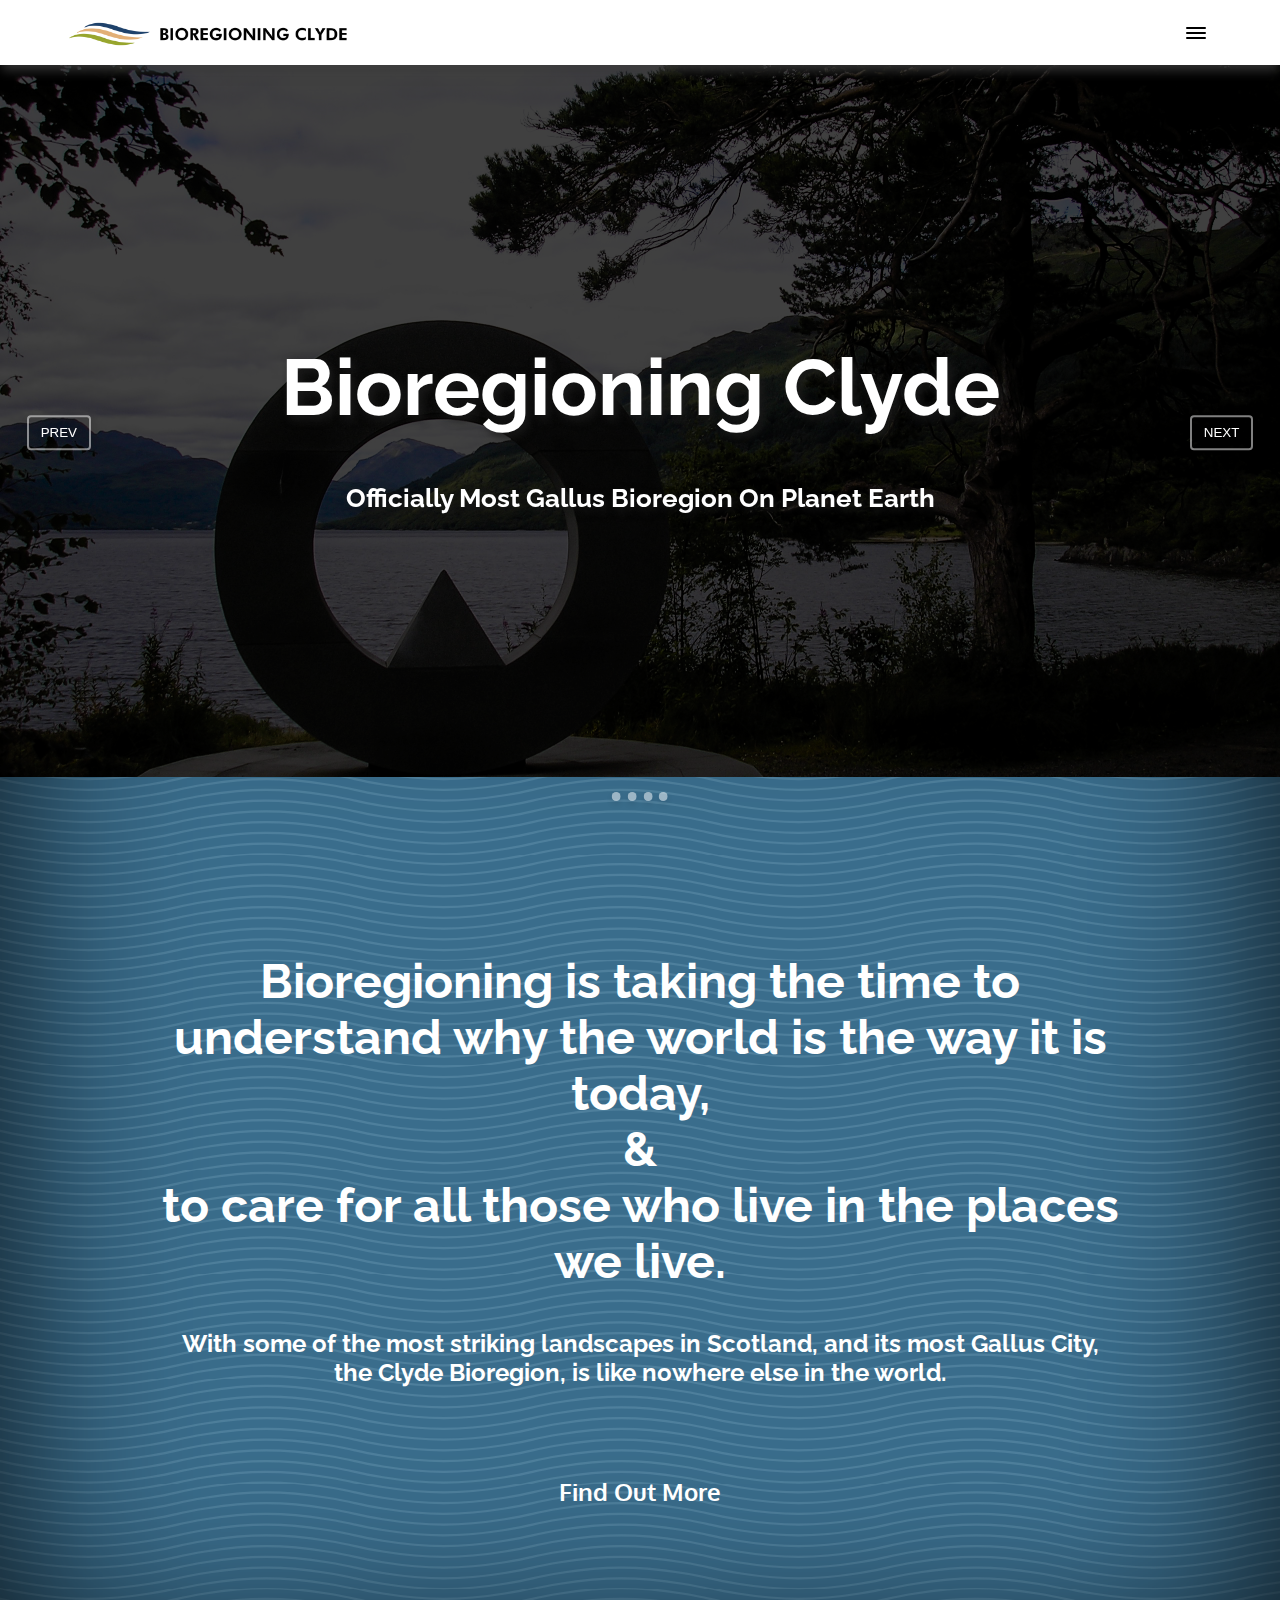
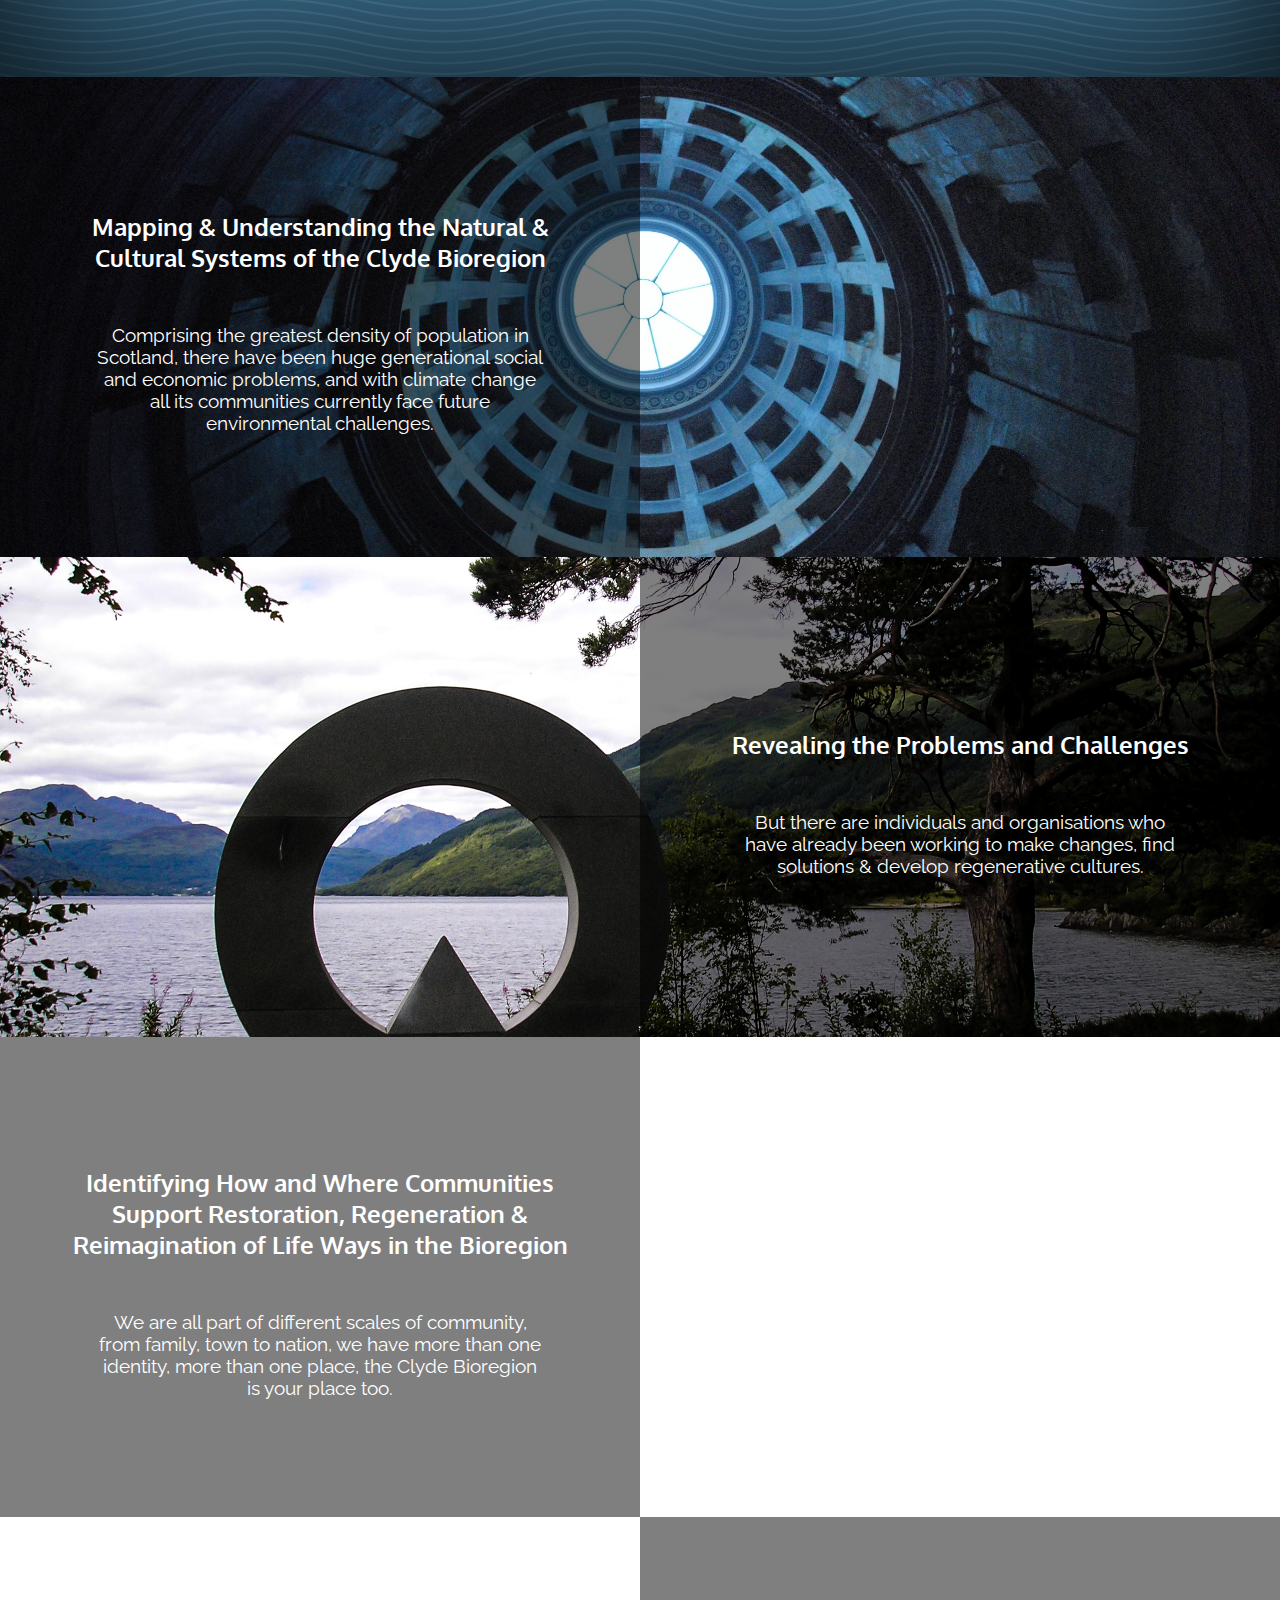
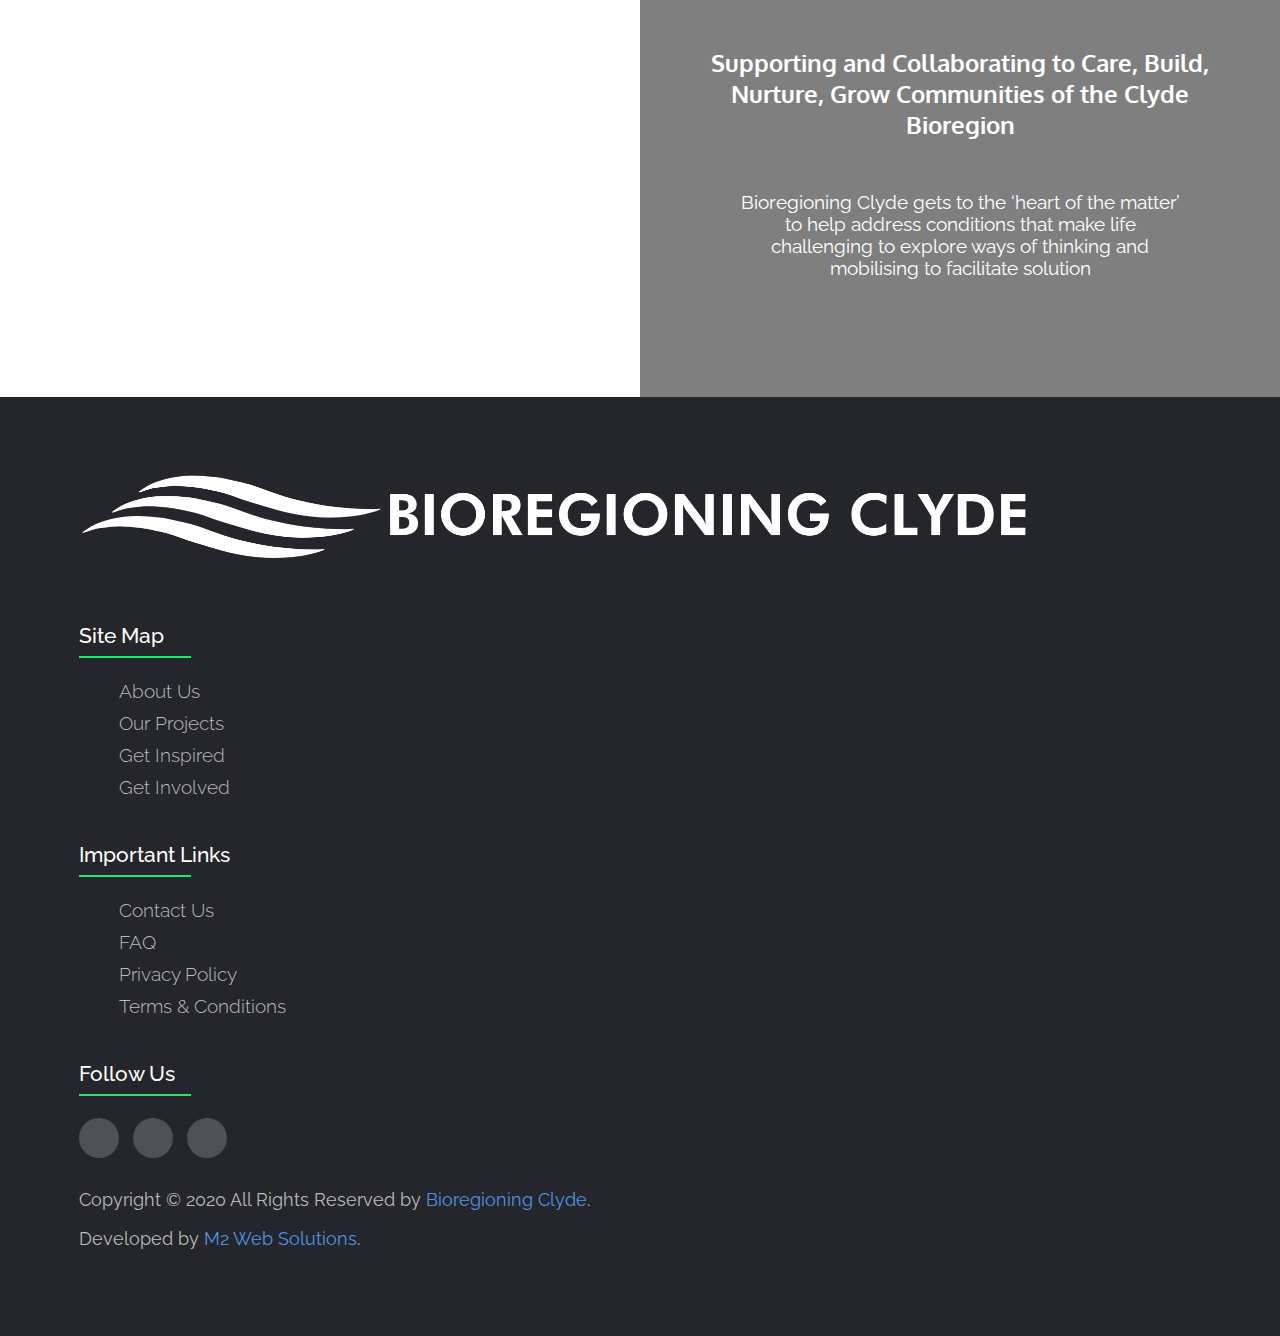
==== index.html @ 8d61a2a0 "Footer and NavBar Done" ====
<!DOCTYPE html>
<html lang="en">
  <head>
    <meta charset="UTF-8" />
    <meta name="viewport" content="width=device-width, initial-scale=1.0" />
    <title>Bioregioning Clyde</title>
    <link rel="icon" href="/imgs/Clyde Bio Logo - Black White Stroke.png" />
    <!-- FontAwesome Icons -->
    <link
      rel="stylesheet"
      href="https://use.fontawesome.com/releases/v5.3.1/css/all.css"
      integrity="sha384-mzrmE5qonljUremFsqc01SB46JvROS7bZs3IO2EmfFsd15uHvIt+Y8vEf7N7fWAU"
      crossorigin="anonymous"
    />
    <link rel="stylesheet" href="/css/style.css" />
    <link rel="stylesheet" href="/css/glide.core.min.css" />
    <link rel="stylesheet" href="/css/glide.theme.min.css" />
  </head>
  <body>
    <!-- NavBar -->

    <header class="main-header">
      <div class="logo">
        <a href="index.html">
          <img
            src="/imgs/Clyde Bio Logo Full Colour.png"
            alt="Bioregioning Clyde"
            onclick="document.location.href = '/index.html';"
          />
        </a>
      </div>

      <input type="checkbox" class="menu-btn" id="menu-btn" />
      <label for="menu-btn" class="menu-icon">
        <span class="menu-icon__line"></span>
      </label>

      <ul class="nav-links">
        <li class="nav-link homeLink">
          <p class="current_page" href="/index.html">Home</p>
        </li>
        <li class="nav-link">
          <a href="/about.html">About</a>
        </li>
        <li class="nav-link">
          <a href="/projects.html">Projects</a>
        </li>
        <li class="nav-link">
          <a href="/inspired.html">Get Inspired</a>
        </li>
        <li class="nav-link">
          <a href="/involved.html">Get Involved</a>
        </li>
        <!-- <li class="nav-link">
                <a href="/news.html">News & Events</a>
            </li> -->
        <li class="nav-link">
          <a href="/contact.html">Contact</a>
        </li>
      </ul>
    </header>
    <!-- Main Content -->
    <!-- CAROUSEL -->
    <div class="carousel">
      <div class="title">
        <h1>
          Bioregioning Clyde<br /><span
            >Officially Most Gallus Bioregion On Planet Earth</span
          >
        </h1>
      </div>
      <div class="glide">
        <div class="glide__track" data-glide-el="track">
          <ul class="glide__slides">
            <li class="glide__slide">
              <img src="/imgs/P7250193.JPG" alt="" />
            </li>
            <li class="glide__slide">
              <img src="/imgs/Clyde Tributary 1.jpg" alt="" />
            </li>
            <li class="glide__slide">
              <img src="/imgs/Clyde Estuary.JPG" alt="" />
            </li>
            <li class="glide__slide">
              <img src="/imgs/Mausoleum.JPG" alt="" />
            </li>
          </ul>
        </div>

        <div class="glide__arrows" id="arrows" data-glide-el="controls">
          <button class="glide__arrow glide__arrow--left" data-glide-dir="<">
            prev
          </button>
          <button class="glide__arrow glide__arrow--right" data-glide-dir=">">
            next
          </button>
        </div>

        <div class="glide__bullets" id="dots" data-glide-el="controls[nav]">
          <button class="glide__bullet" data-glide-dir="=0"></button>
          <button class="glide__bullet" data-glide-dir="=1"></button>
          <button class="glide__bullet" data-glide-dir="=2"></button>
          <button class="glide__bullet" data-glide-dir="=3"></button>
        </div>
      </div>
    </div>

    <!-- CAROUSEL ENDS -->

    <!-- QUOTE -->
    <div class="quote vignette">
      <h2>
        Bioregioning is taking the time to understand why the world is the way
        it is today,
        <br />&<br />
        to care for all those who live in the places we live.
      </h2>

      <h4>
        With some of the most striking landscapes in Scotland, and its most
        Gallus City, the Clyde Bioregion, is like nowhere else in the world.
      </h4>

      <br />
      <br />
      <br />

      <div class="btn">
        <a href="/about.html" class="underline"
          >Find Out More <i class="fas fa-arrow-right"></i
        ></a>
      </div>
    </div>
    <!-- QUOTE ENDS -->

    <!-- MAIN INFO -->
    <div class="main_info">
      <div class="container">
        <div class="container_first_half">
          <h4>
            Mapping & Understanding the Natural & Cultural Systems of the Clyde
            Bioregion
          </h4>
          <p>
            Comprising the greatest density of population in Scotland, there
            have been huge generational social and economic problems, and with
            climate change all its communities currently face future
            environmental challenges.
          </p>
        </div>
        <div class="container_second_half"></div>
      </div>

      <div class="container">
        <div class="container_second_half"></div>

        <div class="container_first_half">
          <h4>Revealing the Problems and Challenges</h4>
          <p>
            But there are individuals and organisations who have already been
            working to make changes, find solutions & develop regenerative
            cultures.
          </p>
        </div>
      </div>

      <div class="container">
        <div class="container_first_half">
          <h4>
            Identifying How and Where Communities Support Restoration,
            Regeneration & Reimagination of Life Ways in the Bioregion
          </h4>
          <p>
            We are all part of different scales of community, from family, town
            to nation, we have more than one identity, more than one place, the
            Clyde Bioregion is your place too.
          </p>
        </div>
        <div class="container_second_half"></div>
      </div>

      <div class="container">
        <div class="container_second_half"></div>

        <div class="container_first_half">
          <h4>
            Supporting and Collaborating to Care, Build, Nurture, Grow
            Communities of the Clyde Bioregion
          </h4>
          <p>
            Bioregioning Clyde gets to the ‘heart of the matter’ to help address
            conditions that make life challenging to explore ways of thinking
            and mobilising to facilitate solution
          </p>
        </div>
      </div>
    </div>
    <!-- MAIN INFO ENDS -->

    <!-- Site footer -->
    <footer class="footer">
      <div class="footer-container">
          <div class="row">
              <div class="footer-col bio-col">
                  <img src="/imgs/Clyde Bio Logo Full White.png" alt="Bioregioning Clyde"
            onclick="document.location.href = '/index.html';" />
              </div>

              <div class="footer-col">
                  <h4>Site Map</h4>
                  <ul>
                      <li><a href="/about.html">about us</a></li>
                      <li><a href="/projects.html">our projects</a></li>
                      <li><a href="/inspired.html">get inspired</a></li>
                      <li><a href="/involved.html">get involved</a></li>
                  </ul>
              </div>
              <div class="footer-col">
                  <h4>Important Links</h4>
                  <ul>
                      <li><a href="/contact.html">Contact Us</a></li>
                      <li><a href="#">FAQ</a></li>
                      <li><a href="#">Privacy Policy</a></li>
                      <li><a href="#">Terms & Conditions</a></li>
                  </ul>
              </div>
              
              <div class="footer-col">
                  <h4>follow us</h4>
                  <div class="social-links">
                      <a href="#"><i class="fab fa-facebook-f"></i></a>
                      <a href="https://twitter.com/clydebioregion/"><i class="fab fa-twitter"></i></a>
                      <a href="https://www.instagram.com/clydebioregion/"><i class="fab fa-instagram"></i></a>
                  </div>
                  <div class="notice">
                      <p>Copyright &copy; 2020 All Rights Reserved by 
                          <a href="#">Bioregioning Clyde</a>.
                      </p>
                      <p>Developed by 
                          <a href="#">M2 Web Solutions</a>.
                      </p>

                  </div>
              </div>
          </div>
      </div>
 </footer>

    <!-- SCRIPTS -->

    <script src="/js/app.js"></script>
    <script src="/js/disableUI.js"></script>
    <script src="https://cdn.jsdelivr.net/npm/@glidejs/glide"></script>

    <script>
      new Glide(".glide", {
        // OPTIONS GO HERE
        type: "carousel",
        autoplay: 5000,
        gap: 0,
      }).mount();
    </script>
  </body>
</html>
---- css/style.css ----
/* #############################################
#############################################

        DEFINNING THE BREAKPOINTS

#############################################

320px — 480px: MOBILES
481px — 768px: TABLETS
769px — 1024px: SMALL SCREENS / LAPTOPS
1025px — 1200px: LARGE SCREENS / DESKTOP 
1201px and more —  XL SCREENS / TV


############################################# */

/* Font Imports */
@import url('https://fonts.googleapis.com/css2?family=Oxygen:wght@300&display=swap');
@import url('https://fonts.googleapis.com/css2?family=Raleway&display=swap');
  
/* BASIC RESET */
* {
    box-sizing: border-box;
  }
  
  body {
    margin: 0;
    padding: 0;
    font-family: "Raleway", sans-serif;
    width: 100%;
    overflow-x: hidden;
  }

  /* DYNAMIC CLASSES */

  /* This adds and removes the buttons and bullets for 
  the carousel on nav open */
.visible{
  display: none !important;
}

/* This adds and removes depending on screen size, shown on mobile menu */
@media screen and (min-width: 1450px) {
  .homeLink {
    display: none;
  }
}

.current_page {
  color: rgb(130, 197, 53);
  font-size: 0.76rem;
  margin: 0.2rem;
  padding: 0 1.5rem;
  font-weight: bold;
  text-transform: uppercase;
  text-decoration: none;
  letter-spacing: 0.15em;
  position: relative;
}

@media (max-width: 1024px) {
  .current_page {
    padding: 2rem 1.5rem;
  }
}

@media (max-width: 1450px) {
  .current_page {
    font-size: .94rem;
  }
}

/* .nav-links .nav-link a:hover:after { 
  background: yellow !important;
  left: 25%;
  width: 50%;
} */
/* This displays what pages you are on via the nav */




  /* CONTAINTERS */


  /* FLEX CONTAINER */

.container {
  display: flex;
  flex-direction: row;
  justify-content: center;
  text-align: center;
  align-items: center;
  margin: auto;
}

@media (max-width: 1024px) {
  .container {
    flex-direction: column;
  }
}

/* GRID */


/*============== 3 COLUMN GRID ================*/
.grid3{
  display: grid;
  grid-template-columns: repeat(3, 1fr);
  padding: 0 20px;
  column-gap: 20px;
  text-align: center;
}

@media (max-width: 1000px) {
  .grid3 {
    grid-template-columns: 1fr;
    row-gap: 20px;
  }
}
/* =========================================== */

/* Nav Bar */
.main-header {
    position: fixed;
    display: flex;
    justify-content: space-between;
    align-items: center;
    height: 65px;
    width: 100vw;
    padding: 0 10vw;
    color: #000;
    background: #fff;
    z-index: 2;
    -webkit-box-shadow: 0 8px 10px -2px rgba(59, 59, 59, 0.8);
    -moz-box-shadow: 0 8px 10px -2px rgba(59, 59, 59, 0.8);
    box-shadow: 0 8px 10px -2px rgba(59, 59, 59, 0.8);
  }
  

  .main-header a {
    text-decoration: none;
    color: inherit;
    text-transform: uppercase;
  }

  .main-header .logo img {
    max-width: 18rem;
    margin-top: .4rem;
  }
  
  .main-header .menu-icon {
    position: relative;
    padding: 26px 10px;
    cursor: pointer;
    z-index: 2;
    display: none;
  }
  
  .main-header .menu-icon .menu-icon__line {
    display: block;
    position: relative;
    background: #000;
    height: 2px;
    width: 20px;
    border-radius: 4px;
  }
  
  .main-header .menu-icon .menu-icon__line::before,
  .main-header .menu-icon .menu-icon__line::after {
    content: '';
    position: absolute;
    height: 100%;
    width: 100%;
    border-radius: 4px;
    background: #000;
    transition: background .8s ease;
  }
  
  .main-header .menu-icon .menu-icon__line::before {
    transform: translateY(-5px);
  }
  
  .main-header .menu-icon .menu-icon__line::after {
    transform: translateY(5px);
  }
  
  .main-header .menu-btn {
    display: none;
  }
  
  .main-header .scrolled {
    height: 700px;
    background-color: #7629f2;
  }
  
  .nav-links {
    display: flex;
    list-style: none;
  }
  
  .nav-links .nav-link a {
    font-size: .9rem;
    margin: .2rem;
    padding: .75rem 1.5rem;
    color: #000;
    font-weight: bold;
    text-transform: uppercase;
    text-decoration: none;
    letter-spacing: 0.15em;
    position: relative;
  }

  /* NAV LINKS REPOSITIONING ON SMALLER SCREENS */

  @media only screen and (max-width: 1600px) and (min-width: 1451px) {
    .nav-links .nav-link a {
      font-size: .75rem;
    }

    .main-header .logo img {
      max-width: 15rem;
      margin-top: .4rem;
    }
  }
  
  .nav-links .nav-link a:after {    
    background: none repeat scroll 0 0 transparent;
    bottom: 0;
    content: "";
    display: block;
    height: 2px;
    left: 50%;
    position: absolute;
    background:rgb(130, 197, 53);
    transition: width 0.3s ease 0s, left 0.3s ease 0s;
    width: 0;
  }
  
  .nav-links .nav-link a:hover:after { 
    width: 100%; 
    left: 0; 
    background: rgb(130, 197, 53);
  }
  
  @media screen and (max-width: 1450px) {

  .main-header {
    padding: 0 5vw;
  }

    .main-header .menu-icon {
      display: block;
      color: #fff;
    }
  
    .main-header .menu-icon .menu-icon__line {
      animation: closedMid 0.8s backwards;
      animation-direction: reverse;
      color: #fff;
    }
  
    .main-header .menu-icon .menu-icon__line::before {
      animation: closedTop 0.8s backwards;
      animation-direction: reverse;
      color: #fff;
    }
  
    .main-header .menu-icon .menu-icon__line::after {
      animation: closedBtm 0.8s backwards;
      animation-direction: reverse;;
    }
/* ===== CONTROLS NAVBAR UNDERLINES =========*/
    .nav-links .nav-link a:hover:after { 
      background: rgb(130, 197, 53);
      left: 25%;
      width: 50%;
    }
    .nav-links .nav-link a:after {    
    background: rgb(130, 197, 53);
     }
/* ======================================== */
    .main-header .nav-links {
      position: absolute;
      top: -2rem;
      left: 0;
      opacity: 0;
      flex-direction: column;
      justify-content: space-evenly;
      align-items: center;
      padding: 10rem 0;
      width: 100vw;
      height: 100vh;
      font-size: 2rem;
      color: #fff;
      background: #ebebeb;
      transition:
        opacity .8s,
        clip-path .7s;
      clip-path: circle(200px at top right);
    }
  
    .main-header .nav-links .nav-link {
      opacity: 0;
      transform: translateX(100%);
      width: 100%;
      text-align: center;
    }
  
    .main-header .nav-links .nav-link a {
      display: block;
      padding: 2rem 0;
      color: #272727;
    }

    .main_header .menu-btn:checked ~ .glide__arrows {
      display: none;
    }
  
    .main-header .menu-btn:checked ~ .nav-links {
      opacity: 1;
      clip-path: circle(100% at center);
    }
  
    .main-header .menu-btn:checked ~ .nav-links .nav-link {
      opacity: 1;
      transform: translateX(0);
      transition:
        opacity ease-in-out,
        transform .6s cubic-bezier(0.175, 0.885, 0.32, 1.275);
    }
  
    .main-header .menu-btn:checked ~ .nav-links .nav-link:nth-of-type(1) {
      transition-delay: .4s;
    }
  
    .main-header .menu-btn:checked ~ .nav-links .nav-link:nth-of-type(2) {
      transition-delay: .5s;
    }
  
    .main-header .menu-btn:checked ~ .nav-links .nav-link:nth-of-type(3) {
      transition-delay: .6s;
    }
  
    .main-header .menu-btn:checked ~ .nav-links .nav-link:nth-of-type(4) {
      transition-delay: .7s;
    }

    .main-header .menu-btn:checked ~ .nav-links .nav-link:nth-of-type(5) {
      transition-delay: .8s;
    }

    .main-header .menu-btn:checked ~ .nav-links .nav-link:nth-of-type(6) {
      transition-delay: .9s;
    }
  
    .main-header .menu-btn:checked ~ .menu-icon .menu-icon__line {
      animation: openMid 0.8s forwards;
    }
  
    .main-header .menu-btn:checked ~ .menu-icon .menu-icon__line::before {
      animation: openTop 0.8s forwards;
    }
  
    .main-header .menu-btn:checked ~ .menu-icon .menu-icon__line::after {
      animation: openBtm 0.8s forwards;
    }
  
    @keyframes openTop {
      0% {
        transform: translateY(-5px)
        rotate(0deg);
      }
      50% {
        transform: translateY(0px)
        rotate(0deg);
      }
      100% {
        transform: translateY(0px)
        rotate(90deg);
      }
    }
  
    @keyframes openMid {
      50% {
        transform: rotate(0deg);
      }
      100% {
        transform: rotate(45deg);
      }
    }
  
    @keyframes openBtm {
      0% {
        transform: translateY(5px)
        rotate(0deg);
      }
      50% {
        transform: translateY(0px)
        rotate(0deg);
      }
      100% {
        transform: translateY(0px)
        rotate(90deg);
      }
    }
  
    @keyframes closedTop {
      0% {
        transform: translateY(-5px)
        rotate(0deg);
      }
      50% {
        transform: translateY(0px)
        rotate(0deg);
      }
      100% {
        transform: translateY(0px)
        rotate(90deg);
      }
    }
  
    @keyframes closedMid {
      50% {
        transform: rotate(0deg);
      }
      100% {
        transform: rotate(45deg);
      }
    }
  
    @keyframes closedBtm {
      0% {
        transform: translateY(5px)
        rotate(0deg);
      }
      50% {
        transform: translateY(0px)
        rotate(0deg);
      }
      100% {
        transform: translateY(0px)
        rotate(90deg);
      }
    }
  }

  /* MAIN CONTENT */

  .carousel{
    padding-top: 2rem;
    text-align: center;
    max-height: 100vh;
    margin-bottom: -15rem;
    display: flex;
    flex-direction: column;
    justify-content: center;
  }

  .carousel .glide__slide{
    overflow: hidden;
    background-size: cover;
    background-position: center;
    }

  @media(max-height: 480px){
    .carousel .glide__slide{
      height: 100%;
    }
  }

  .carousel img{
    width: 100%;
    object-fit: cover;
    height: 85vh; 
    position: relative;
    filter: brightness(25%);
    margin-bottom: -2.5rem;
  }

  @media screen and (max-width: 1024px) {
    .carousel img{
      width: 100%;
      object-fit: cover;
      height: 100vh; 
      position: relative;
      filter: brightness(75%);
      margin-bottom: -2.5rem;
    }
  }
  
  .carousel .title{
    display: flex;
    flex-direction: column;
    justify-content: center;
    width: 100%;
    position: absolute;
    margin: auto;
    color: white;
    padding: 1rem;
    z-index: 1;
  }



  .carousel .title h1 {
    text-align: center;
    font-size: calc(3vw + 3vh + 1.5vmin);
    text-shadow: 4px 4px 10px #1a1a1a;
  }

  .carousel .title h1 span {
    text-align: center;
    font-size: calc(1vw + 1vh + .5vmin);
  }
  
  @media(max-width: 1020px){
    .glide__arrows{
      display: none;
    }
    /* .title h1 {
      font-size: 3rem;
    }
  
    .title h3 {
      font-size: 1rem;
    } */
  }

  /* QUOTE */

  .vignette {
    box-shadow: 0 0 200px rgba(0,0,0,0.9) inset;
  }

  .quote{
    text-align: center;
    padding: 20rem 10rem 10rem;
    background-color: #3a6d8c;
    background-color: #3a6d8c;
    background-image: url("data:image/svg+xml,%3Csvg xmlns='http://www.w3.org/2000/svg' width='355' height='42.6' viewBox='0 0 1000 120'%3E%3Cg fill='none' stroke='%23b3e0f2' stroke-width='5.9' stroke-opacity='0.16'%3E%3Cpath d='M-500 75c0 0 125-30 250-30S0 75 0 75s125 30 250 30s250-30 250-30s125-30 250-30s250 30 250 30s125 30 250 30s250-30 250-30'/%3E%3Cpath d='M-500 45c0 0 125-30 250-30S0 45 0 45s125 30 250 30s250-30 250-30s125-30 250-30s250 30 250 30s125 30 250 30s250-30 250-30'/%3E%3Cpath d='M-500 105c0 0 125-30 250-30S0 105 0 105s125 30 250 30s250-30 250-30s125-30 250-30s250 30 250 30s125 30 250 30s250-30 250-30'/%3E%3Cpath d='M-500 15c0 0 125-30 250-30S0 15 0 15s125 30 250 30s250-30 250-30s125-30 250-30s250 30 250 30s125 30 250 30s250-30 250-30'/%3E%3Cpath d='M-500-15c0 0 125-30 250-30S0-15 0-15s125 30 250 30s250-30 250-30s125-30 250-30s250 30 250 30s125 30 250 30s250-30 250-30'/%3E%3Cpath d='M-500 135c0 0 125-30 250-30S0 135 0 135s125 30 250 30s250-30 250-30s125-30 250-30s250 30 250 30s125 30 250 30s250-30 250-30'/%3E%3C/g%3E%3C/svg%3E");
    color: white;
  }

  .quote h2 {
    font-size: 3rem;
  }

  .quote h4 {
    font-size: 1.5rem;
  }

  @media(max-width: 1024px){
    .quote{
      padding: 25rem 1rem 10rem;
    }
    .main-header .logo img {
      max-width: 50vw;
      margin-top: .4rem;
    }

    .quote h2 {
      font-size: 2rem;
    }
  
    .quote h4 {
      font-size: 1.2rem;
    }
  }
  @media(max-width: 480px){
    .quote{
      padding: 20rem 1rem 5rem;
    }
  }
  /* Main Info */
  .main_info{
    color: white;
  }
.main_info .container{
  height: 30rem;
  overflow: hidden;
  background-size: cover;
  background-position: center;
}
  .container:nth-of-type(1){
    background-image: url(/imgs/Mausoleum.JPG) ;
  }

  .container:nth-of-type(2){
    background-image: url(/imgs/P7250193.JPG) ;
  }

  .container:nth-of-type(3){
    background-image: url(/imgs/IMG_20171229_121507-01.jpg) ;
  }

  .container:nth-of-type(4){
    background-image: url(/imgs/20151207_132319.jpg) ;
  }

  
  .container h4 {
    font-family: 'Oxygen', sans-serif;
    font-size: 1.5rem;
    padding-left:2.5rem;
    padding-right: 2.5rem;
  }

  .container p {
    font-size: 1.2rem;
    padding-left:5rem;
    padding-right: 5rem;
  }

  @media(max-width:420px){
    .container h4 {
      font-family: 'Oxygen', sans-serif;
      font-size: 1.5rem;
      padding-left:0;
      padding-right: 0;
    }
  
    .container p {
      font-size: 1.2rem;
      padding-left:0;
      padding-right: 0;
    }
  }

  .container_first_half{
    display: flex;
    flex-direction: column;
    height: 100%;
    margin: auto;
    width: 50%;
    justify-content: center;
    background-color:rgba(0, 0, 0, 0.5);
    padding: 1rem;
  }

  .container_second_half{
    margin: auto;
    width: 50%;
  }

  @media(max-width:1024px){
    .container:nth-of-type(1){
      flex-direction: column-reverse;
    }

    .container:nth-of-type(3){
      flex-direction: column-reverse;
    }
    .container_first_half{
      height: 100%;
      width: 100%;
      margin: 0;
    }

    .container_second_half{
      margin: auto;
      width: 100%;
    }
  }

  @media screen and (max-width:1024px) and (min-screen:768px) {
    .main-header .logo img {
      max-width: 50vw;
      margin-top: .4rem;
    }
  }

  /* Find Out More Button */
  .btn {
    display: inline-block;
  }

  .btn a {
    text-decoration: none;
    font-family: 'Oxygen';
    color: rgb(255, 255, 255);
    font-size: 1.5rem;
    font-weight: bold;
  }

  .btn a i {
    color: #fff;
  }

  .underline::after {
    content: '';
    display: block;
    width: 0;
    height: 2px;
    background: #fff;
    margin-top: .5rem;
    transition: width .3s;
  }

  .underline:hover::after {
    width: 100%;
    transition: width .3s;
  }

  /* Footer */

.footer-container{
	max-width: 90vw;
  margin:auto;
}
.row{
	display: flex;
	flex-wrap: wrap;
}
ul{
	list-style: none;
}
.footer{
	background-color: #24262b;
    padding: 70px 0;
}
.footer-col{
   width: 25%;
   padding: 0 15px;
}

.footer-col img {
  padding-top: 1.5rem;
  max-width: 15vw;
}

.footer-col .bio {
  color: #bbbbbb;
  padding-right: 6rem;
  font-size: 1.1rem;
}

.notice {
  color: #bbbbbb;
  font-size: 1.1rem;
}

.notice a {
  text-decoration: none;
  color: #5094e2;
}

.footer-col h4{
	font-size: 1.3rem;
	color: #ffffff;
	text-transform: capitalize;
	margin-bottom: 2rem;
	font-weight: 500;
	position: relative;
}
.footer-col h4::before{
	content: '';
	position: absolute;
	left:0;
	bottom: -10px;
	background-color: #1ee96c;
	height: 2px;
	box-sizing: border-box;
	width: 10%;
}
.footer-col ul li:not(:last-child){
	margin-bottom: 10px;
}
.footer-col ul li a{
	font-size: 1.2rem;
	text-transform: capitalize;
	color: #ffffff;
	text-decoration: none;
	font-weight: 300;
	color: #bbbbbb;
	display: block;
	transition: all 0.3s ease;
}
.footer-col ul li a:hover{
	color: #ffffff;
	padding-left: 8px;
}
.footer-col .social-links a{
	display: inline-block;
	height: 40px;
	width: 40px;
	background-color: rgba(255,255,255,0.2);
	margin:0 10px 10px 0;
	text-align: center;
	line-height: 40px;
	border-radius: 50%;
	color: #ffffff;
	transition: all 0.5s ease;
}
.footer-col .social-links a:hover{
	color: #24262b;
	background-color: #ffffff;
}

@media screen and (max-width: 1450px) {
  .row {
    flex-direction: column;
    align-content: center;
  }
  .footer-col{
    width: 100%;
 }

 .footer-col img {
  padding-bottom: 1.5rem;
  margin-top: -1.5rem;
  margin-left: -3rem;
  max-width: 75vw;
}

.footer-col .bio {
  color: #bbbbbb;
  font-size: 1.1rem;
  width: 100%;
}

.bio-col {
  padding: 0 4rem;
  width: 100%;
}
}

/* ++++++++++++++++++++++++++++++++++++++++++++++++++++++++
++++++++++++++++++ ABOUT PAGE ++++++++++++++++++++++++++
++++++++++++++++++++++++++++++++++++++++++++++++++++++++ */

.about_header img{
  width: 100%;
  height: 50vh;
  position: relative;
  object-fit: cover;
  filter: brightness(25%);
  }
  
  .about_header h1{
    max-width: 100%;
    position: absolute;
    display: flex;
    flex-direction: column;
    justify-content: center;
    width: 100%;
    z-index: 1;  
    top: 25%;
    margin: auto;
    color: white;
    text-align: center;
    justify-content: center;
    padding: 1rem;
  }
  
  /* Main Content */
  
  .about_main_content{
    text-align: center;
    padding: 2rem;
  }
  
  .about_container{
      display: flex;
      flex-direction: row;
      justify-content: center;
      text-align: center;
      align-items: center;
      margin: auto;
    }
  
    @media (max-width: 1024px) {
      .about_container {
        flex-direction: column;
      }
      .container_half_standard{
        width: 90% !important;
      }
    }
    .container_half_standard{
      width: 50%;
      overflow: hidden;
      background-size: cover;
      background-position: center;
      margin: 3rem;
      height: 35rem;
      border: 1px solid black
    }
  
    .VM_img{
      width: 100%;
      height: 25rem;
      object-fit: cover;
    }
  
    .info{
      margin-top: 10rem;
      text-align: center;
      word-spacing: 3px;
      padding: 2rem;
    }
  
    .contact_us_link{
      text-align: center;
      margin: 5rem;
    }
  
    .contact_us_link h3{
      margin-bottom: 3rem;
    }
  
    .contact_us_link a{
      background: #1f426b;
      padding: 1rem;
      border-radius: 5px;
      text-decoration: none;
      color: white;
      transition: 0.5s;
    }

    .contact_us_link a:hover{
      background: lightblue;
      padding: 1rem;
      border-radius: 5px;
      text-decoration: none;
      color: grey;
      transition: 0.5s;
    }
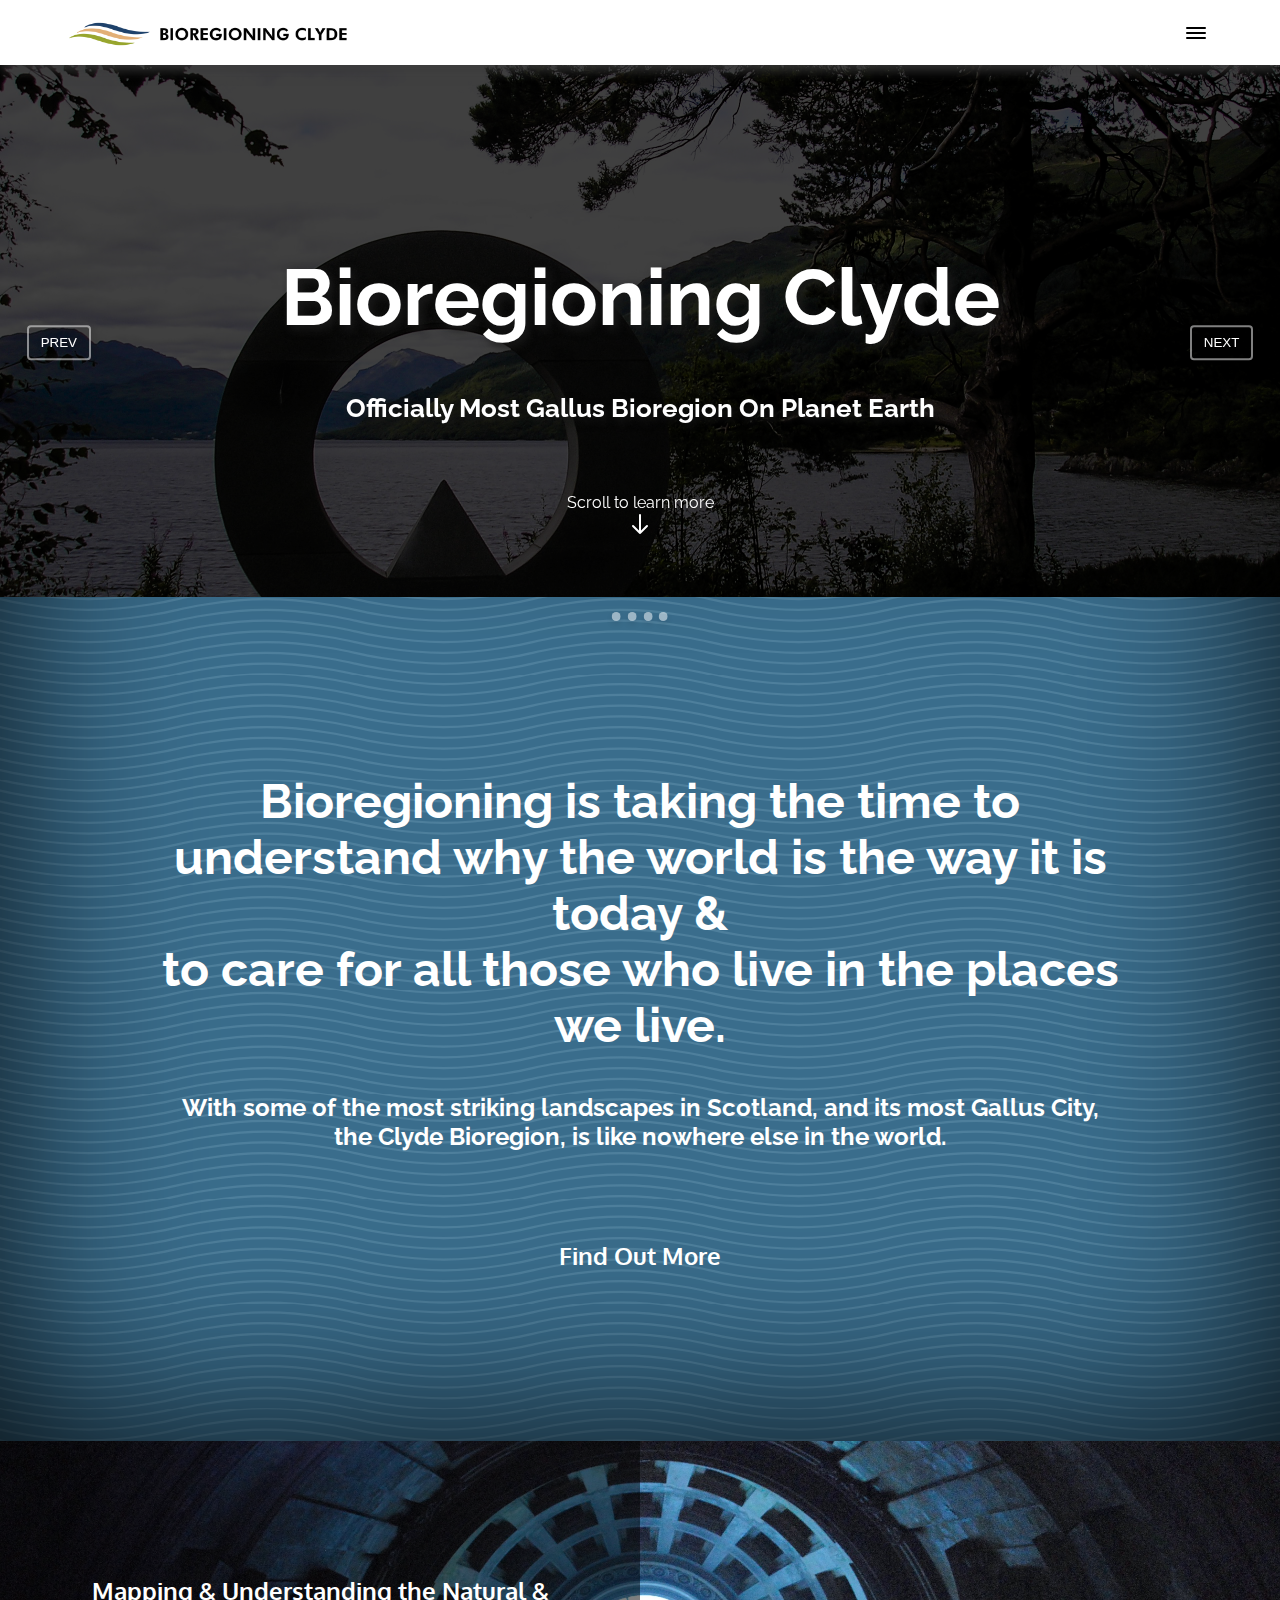
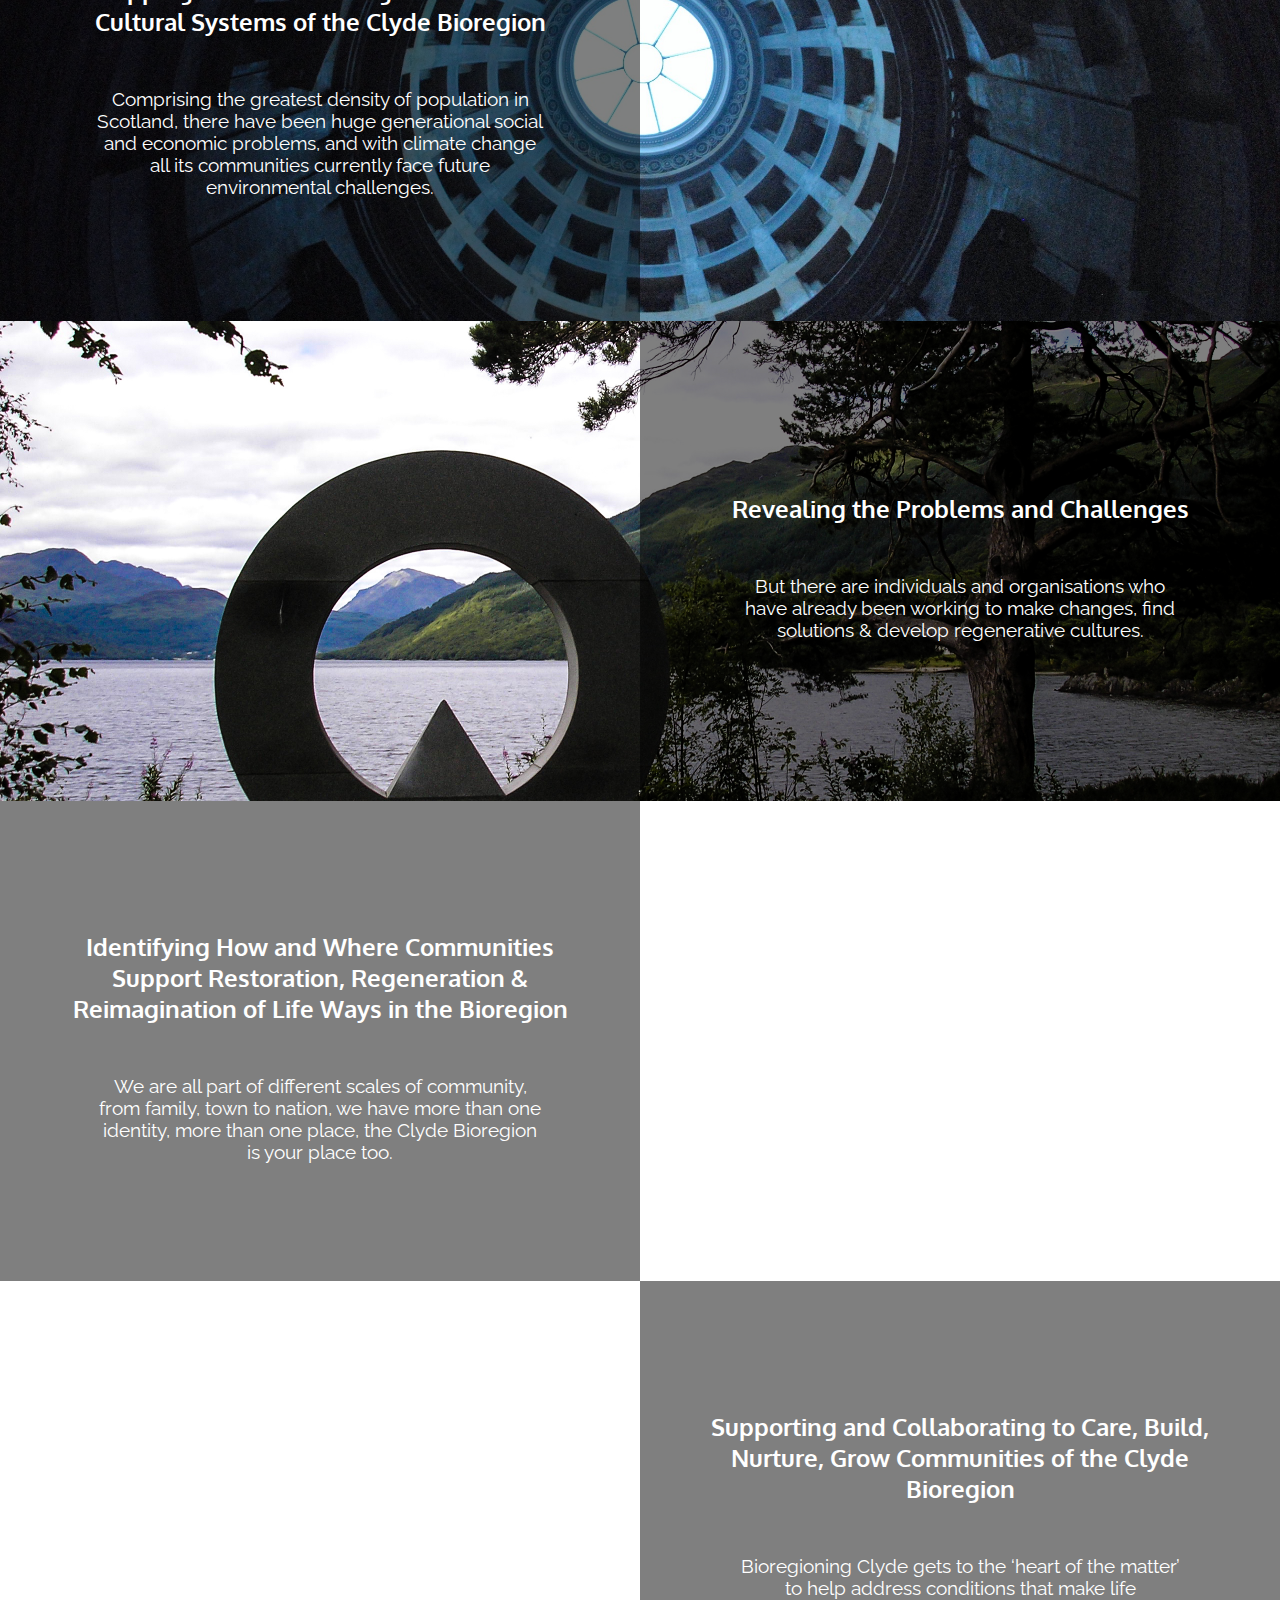
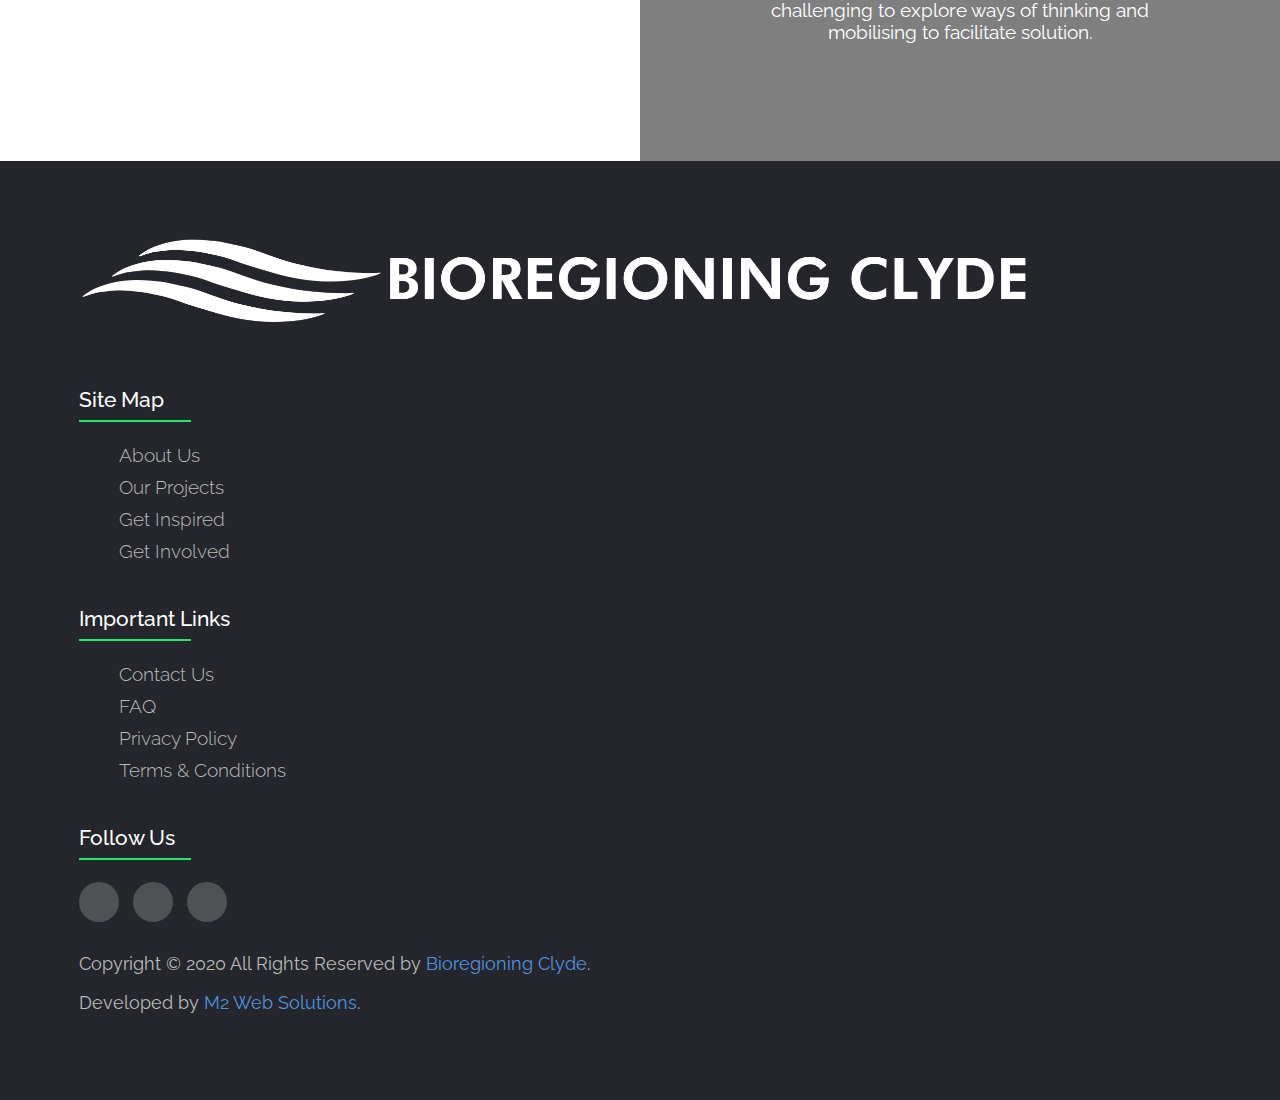
==== commit 68a37950: "Added scroll indicator" ====
--- a/index.html
+++ b/index.html
@@ -64,11 +64,33 @@
     <div class="carousel">
       <div class="title">
         <h1>
-          Bioregioning Clyde<br /><span
-            >Officially Most Gallus Bioregion On Planet Earth</span
-          >
+          Bioregioning Clyde<br/>
+            <span>
+              Officially Most Gallus Bioregion On Planet Earth
+            </span>
         </h1>
       </div>
+      <p>Scroll to learn more  <br>  
+        <span>
+          <svg 
+            width="24" 
+            height="24" 
+            stroke="currentColor" 
+            fill="none" 
+            xmlns:xlink="http://www.w3.org/1999/xlink" 
+            xmlns="http://www.w3.org/2000/svg" 
+            viewBox="0 0 24 24" 
+            preserveAspectRatio="xMidYMid meet" 
+            data-attributes-set=",xmlns:xlink,xmlns,viewBox,preserveAspectRatio,xmlns:xlink,xmlns,viewBox,preserveAspectRatio">
+              <path 
+              xmlns="http://www.w3.org/2000/svg" 
+              stroke-linecap="round" stroke-linejoin="round" 
+              stroke-width="2" 
+              d="M19 14l-7 7m0 0l-7-7m7 7V3">
+            </path>
+          </svg>
+        </span>
+      </p>  
       <div class="glide">
         <div class="glide__track" data-glide-el="track">
           <ul class="glide__slides">
@@ -111,8 +133,8 @@
     <div class="quote vignette">
       <h2>
         Bioregioning is taking the time to understand why the world is the way
-        it is today,
-        <br />&<br />
+        it is today 
+      &<br />
         to care for all those who live in the places we live.
       </h2>
 
@@ -190,7 +212,7 @@
           <p>
             Bioregioning Clyde gets to the ‘heart of the matter’ to help address
             conditions that make life challenging to explore ways of thinking
-            and mobilising to facilitate solution
+            and mobilising to facilitate solution.
           </p>
         </div>
       </div>
--- a/css/style.css
+++ b/css/style.css
@@ -48,8 +48,9 @@
 
 .current_page {
   color: rgb(130, 197, 53);
-  font-size: 0.76rem;
+  font-size: 0.9rem;
   margin: 0.2rem;
+  margin-top: .1rem;
   padding: 0 1.5rem;
   font-weight: bold;
   text-transform: uppercase;
@@ -76,9 +77,6 @@
   width: 50%;
 } */
 /* This displays what pages you are on via the nav */
-
-
-
 
   /* CONTAINTERS */
 
@@ -472,7 +470,7 @@
   .carousel img{
     width: 100%;
     object-fit: cover;
-    height: 85vh; 
+    height: 65vh; 
     position: relative;
     filter: brightness(25%);
     margin-bottom: -2.5rem;
@@ -512,6 +510,30 @@
   .carousel .title h1 span {
     text-align: center;
     font-size: calc(1vw + 1vh + .5vmin);
+  }
+
+  .carousel  p {
+    animation: bounce 1.5s ease infinite;
+    width: 100%;
+    position: absolute;
+    margin: auto;
+    color: white;
+    z-index: 1;
+    align-self: flex-end;
+    bottom: 40%;
+  }
+
+  @media(max-width: 1024px){
+    .carousel  p {
+      bottom: 10%;
+    }
+
+  }
+  
+  @keyframes bounce {
+    50% {
+      transform: translateY(-50%);
+    }
   }
   
   @media(max-width: 1020px){
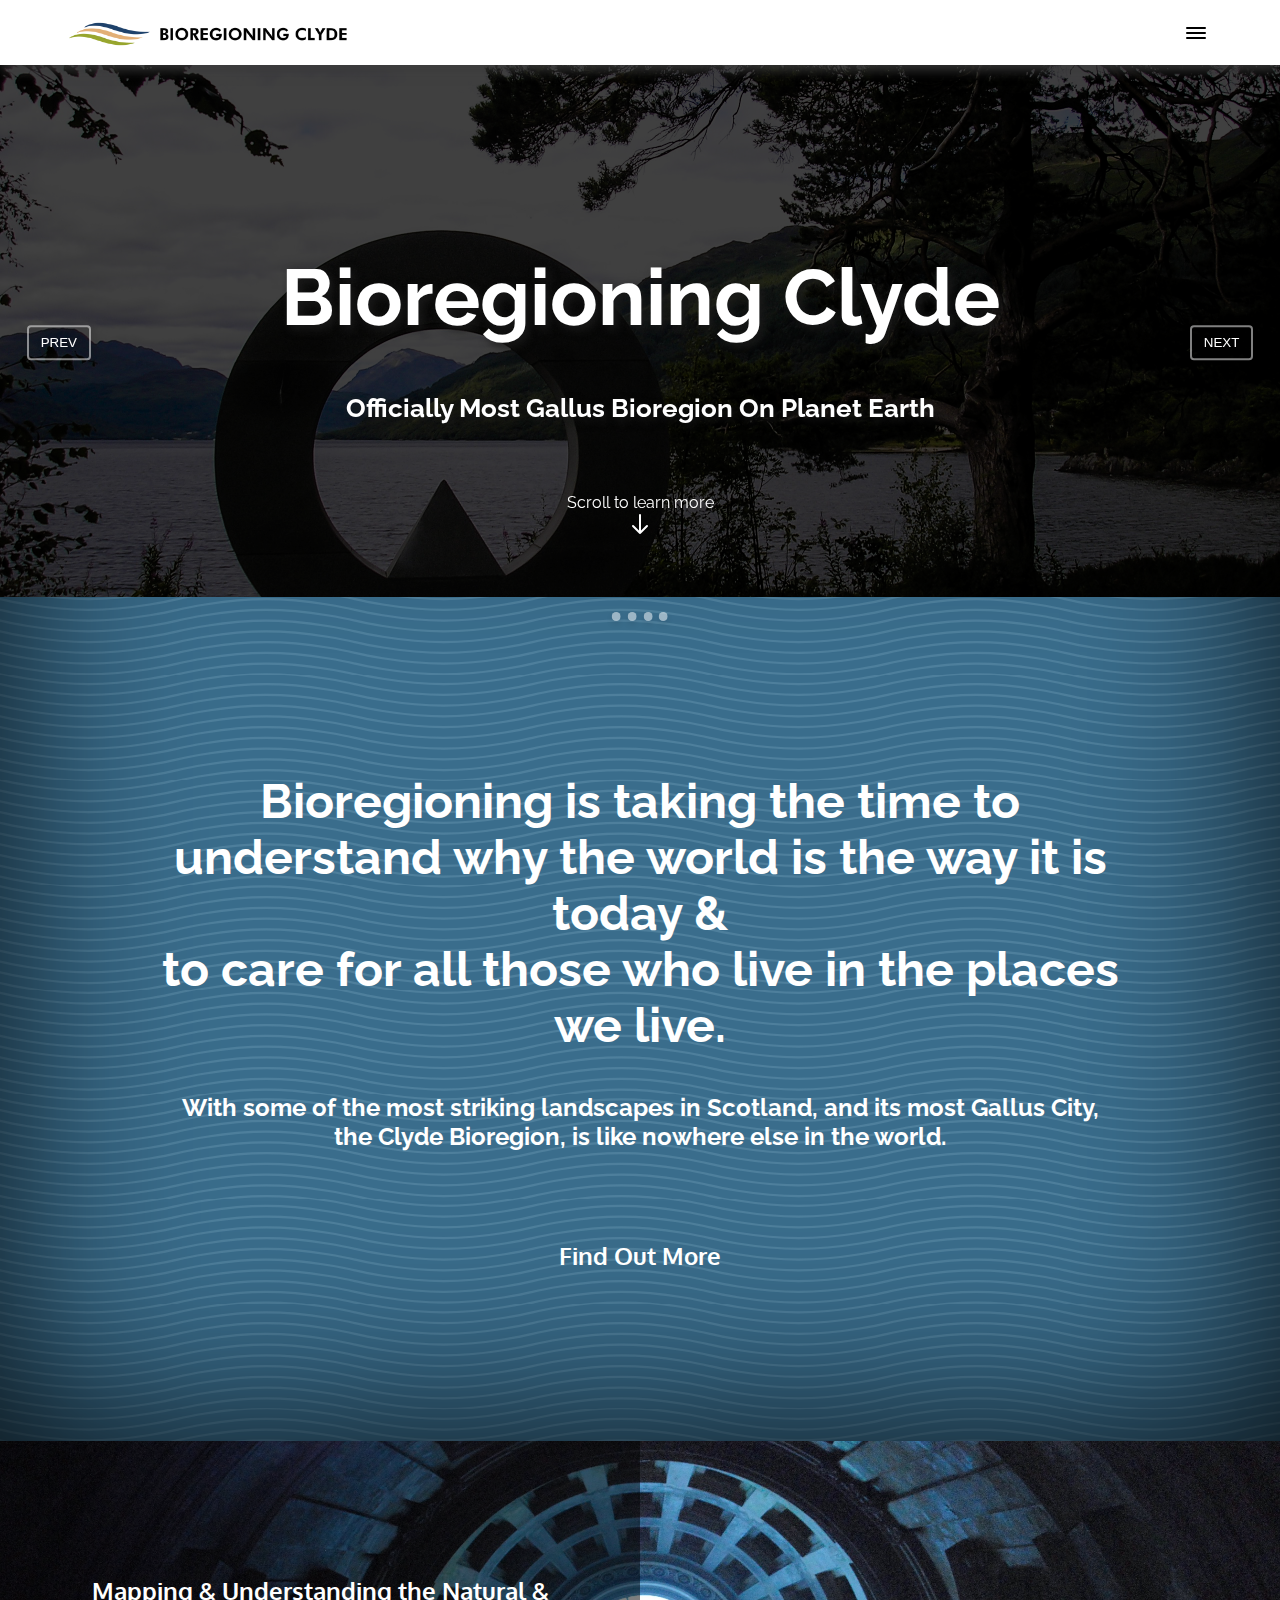
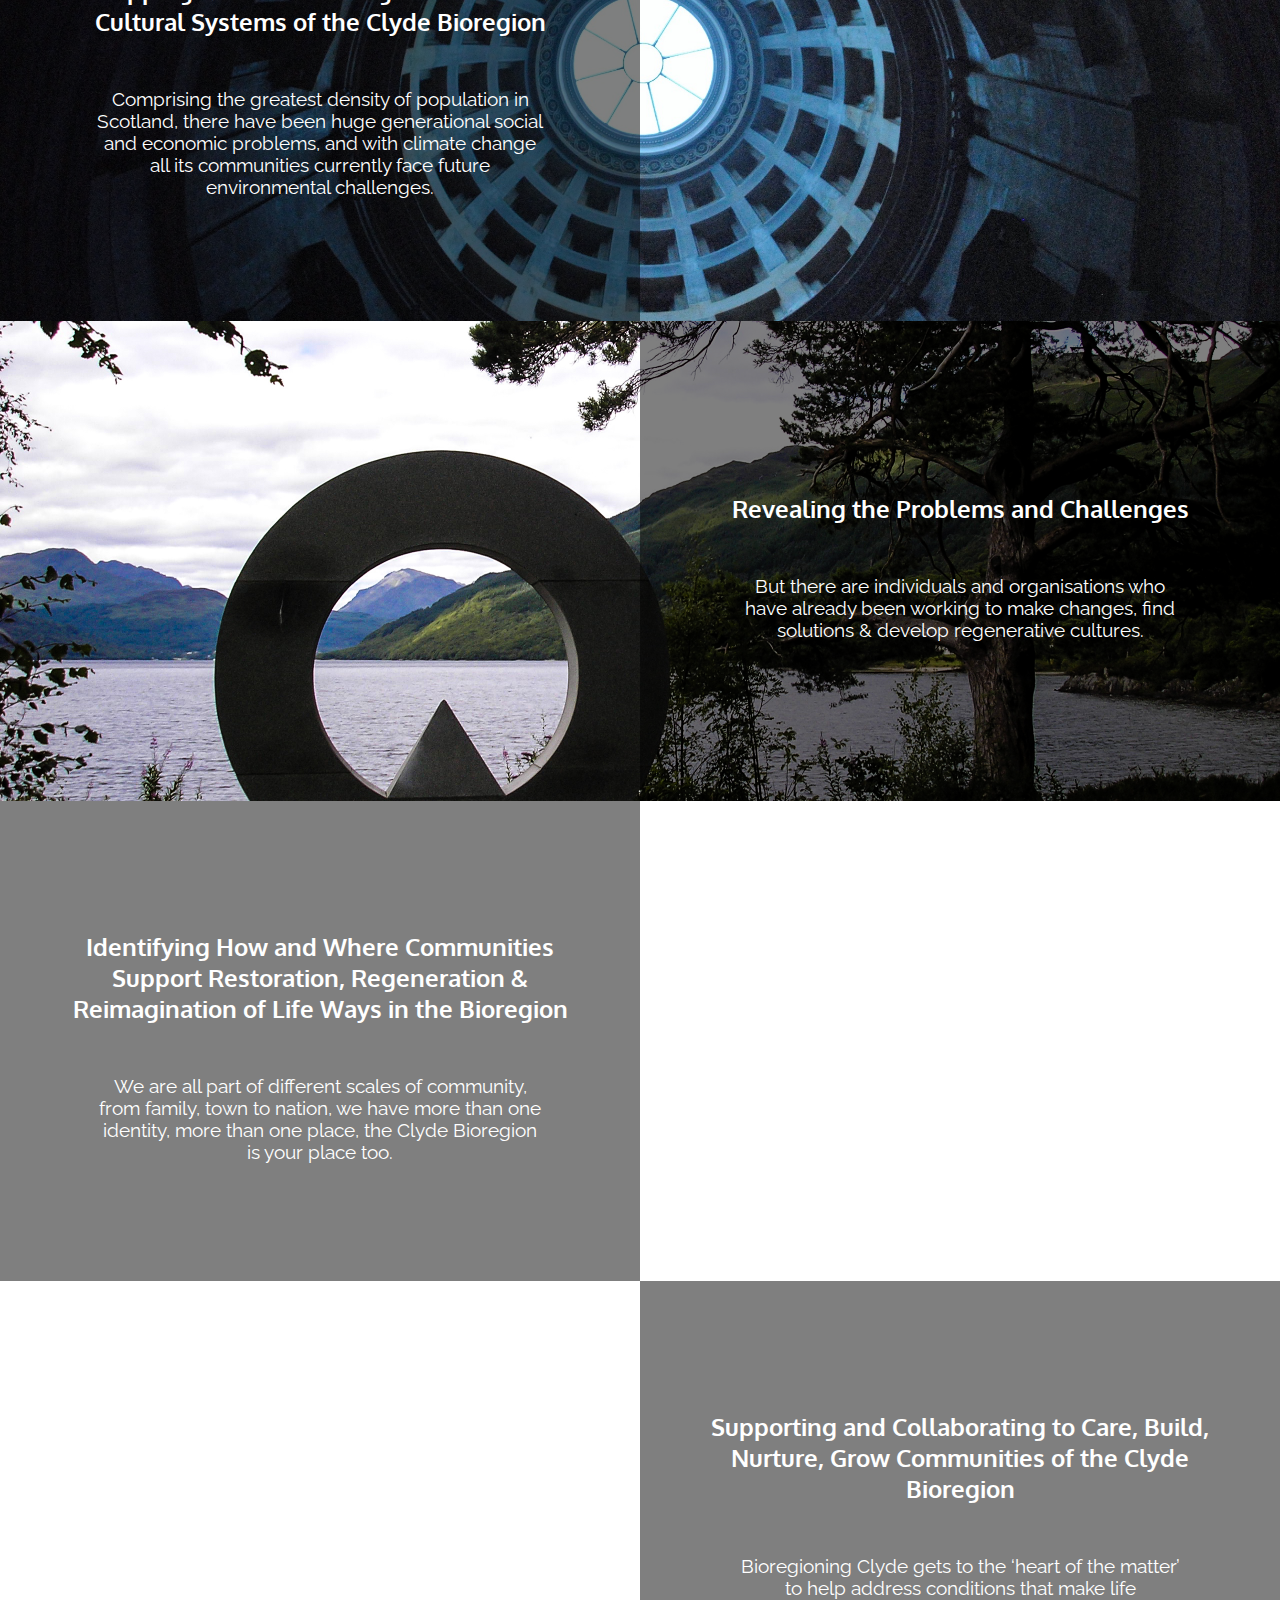
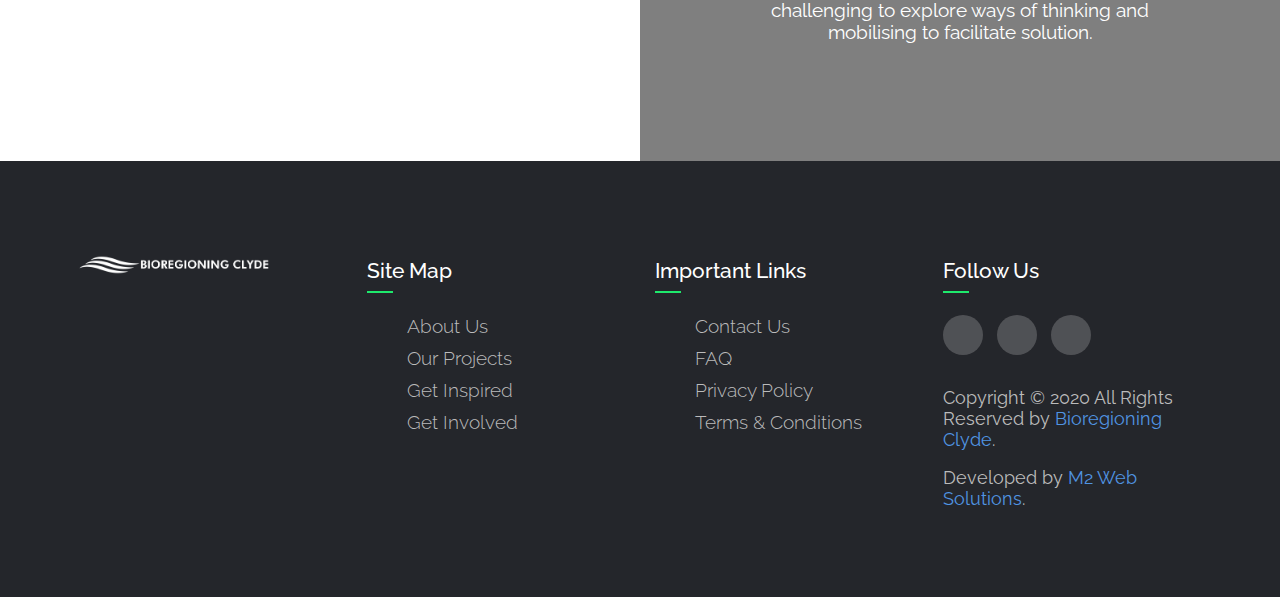
==== commit 75ee6dbe: "Style changes" ====
--- a/index.html
+++ b/index.html
@@ -98,10 +98,10 @@
               <img src="/imgs/P7250193.JPG" alt="" />
             </li>
             <li class="glide__slide">
-              <img src="/imgs/Clyde Tributary 1.jpg" alt="" />
-            </li>
-            <li class="glide__slide">
-              <img src="/imgs/Clyde Estuary.JPG" alt="" />
+              <img src="/imgs/Machrie 3.JPG" alt="" />
+            </li>
+            <li class="glide__slide">
+              <img src="/imgs/DSC_2894.JPG" alt="" />
             </li>
             <li class="glide__slide">
               <img src="/imgs/Mausoleum.JPG" alt="" />
--- a/css/style.css
+++ b/css/style.css
@@ -502,6 +502,7 @@
 
 
   .carousel .title h1 {
+    margin: 0;
     text-align: center;
     font-size: calc(3vw + 3vh + 1.5vmin);
     text-shadow: 4px 4px 10px #1a1a1a;
@@ -513,7 +514,8 @@
   }
 
   .carousel  p {
-    animation: bounce 1.5s ease infinite;
+    animation: bounce 3s ease infinite;
+    content: "scroll to learn more";
     width: 100%;
     position: absolute;
     margin: auto;
@@ -819,7 +821,7 @@
 	background-color: #ffffff;
 }
 
-@media screen and (max-width: 1450px) {
+@media screen and (max-width: 1024px) {
   .row {
     flex-direction: column;
     align-content: center;
@@ -876,76 +878,4 @@
   }
   
   /* Main Content */
-  
-  .about_main_content{
-    text-align: center;
-    padding: 2rem;
-  }
-  
-  .about_container{
-      display: flex;
-      flex-direction: row;
-      justify-content: center;
-      text-align: center;
-      align-items: center;
-      margin: auto;
-    }
-  
-    @media (max-width: 1024px) {
-      .about_container {
-        flex-direction: column;
-      }
-      .container_half_standard{
-        width: 90% !important;
-      }
-    }
-    .container_half_standard{
-      width: 50%;
-      overflow: hidden;
-      background-size: cover;
-      background-position: center;
-      margin: 3rem;
-      height: 35rem;
-      border: 1px solid black
-    }
-  
-    .VM_img{
-      width: 100%;
-      height: 25rem;
-      object-fit: cover;
-    }
-  
-    .info{
-      margin-top: 10rem;
-      text-align: center;
-      word-spacing: 3px;
-      padding: 2rem;
-    }
-  
-    .contact_us_link{
-      text-align: center;
-      margin: 5rem;
-    }
-  
-    .contact_us_link h3{
-      margin-bottom: 3rem;
-    }
-  
-    .contact_us_link a{
-      background: #1f426b;
-      padding: 1rem;
-      border-radius: 5px;
-      text-decoration: none;
-      color: white;
-      transition: 0.5s;
-    }
-
-    .contact_us_link a:hover{
-      background: lightblue;
-      padding: 1rem;
-      border-radius: 5px;
-      text-decoration: none;
-      color: grey;
-      transition: 0.5s;
-    }
-    
+
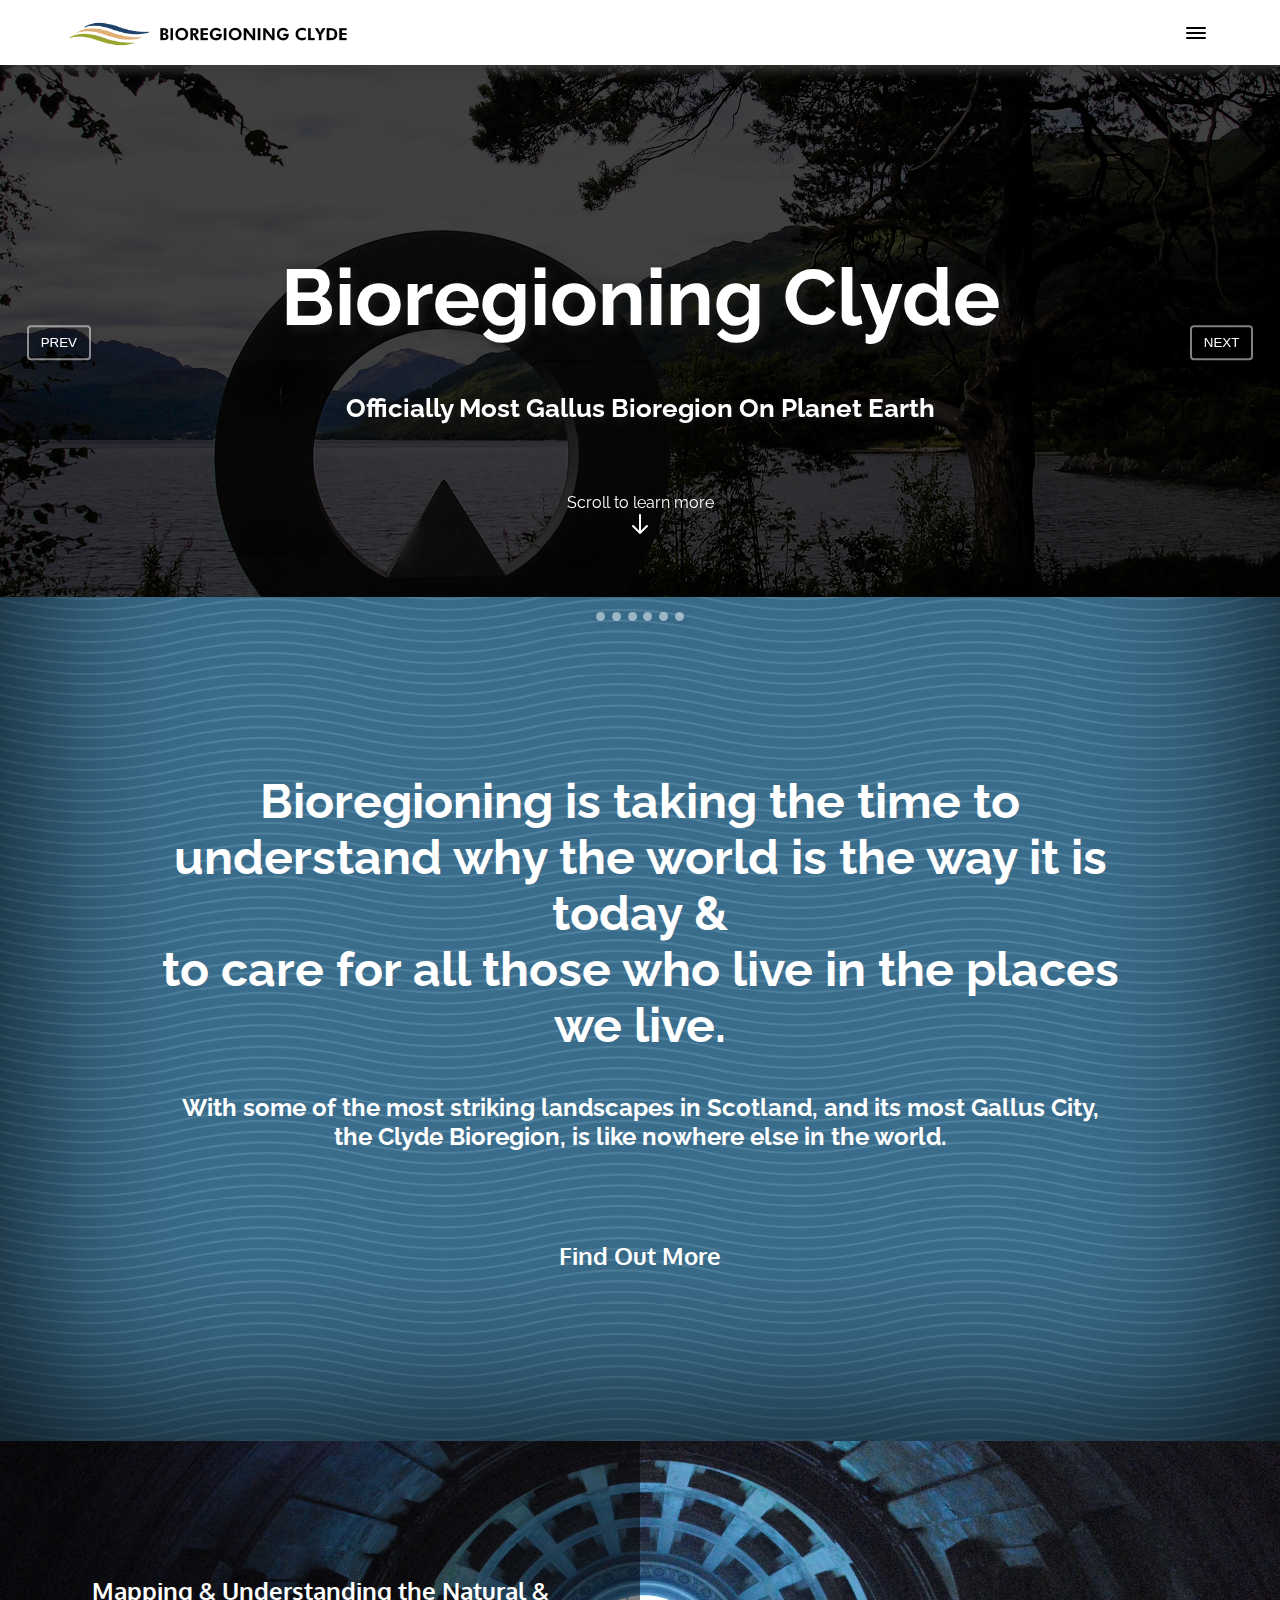
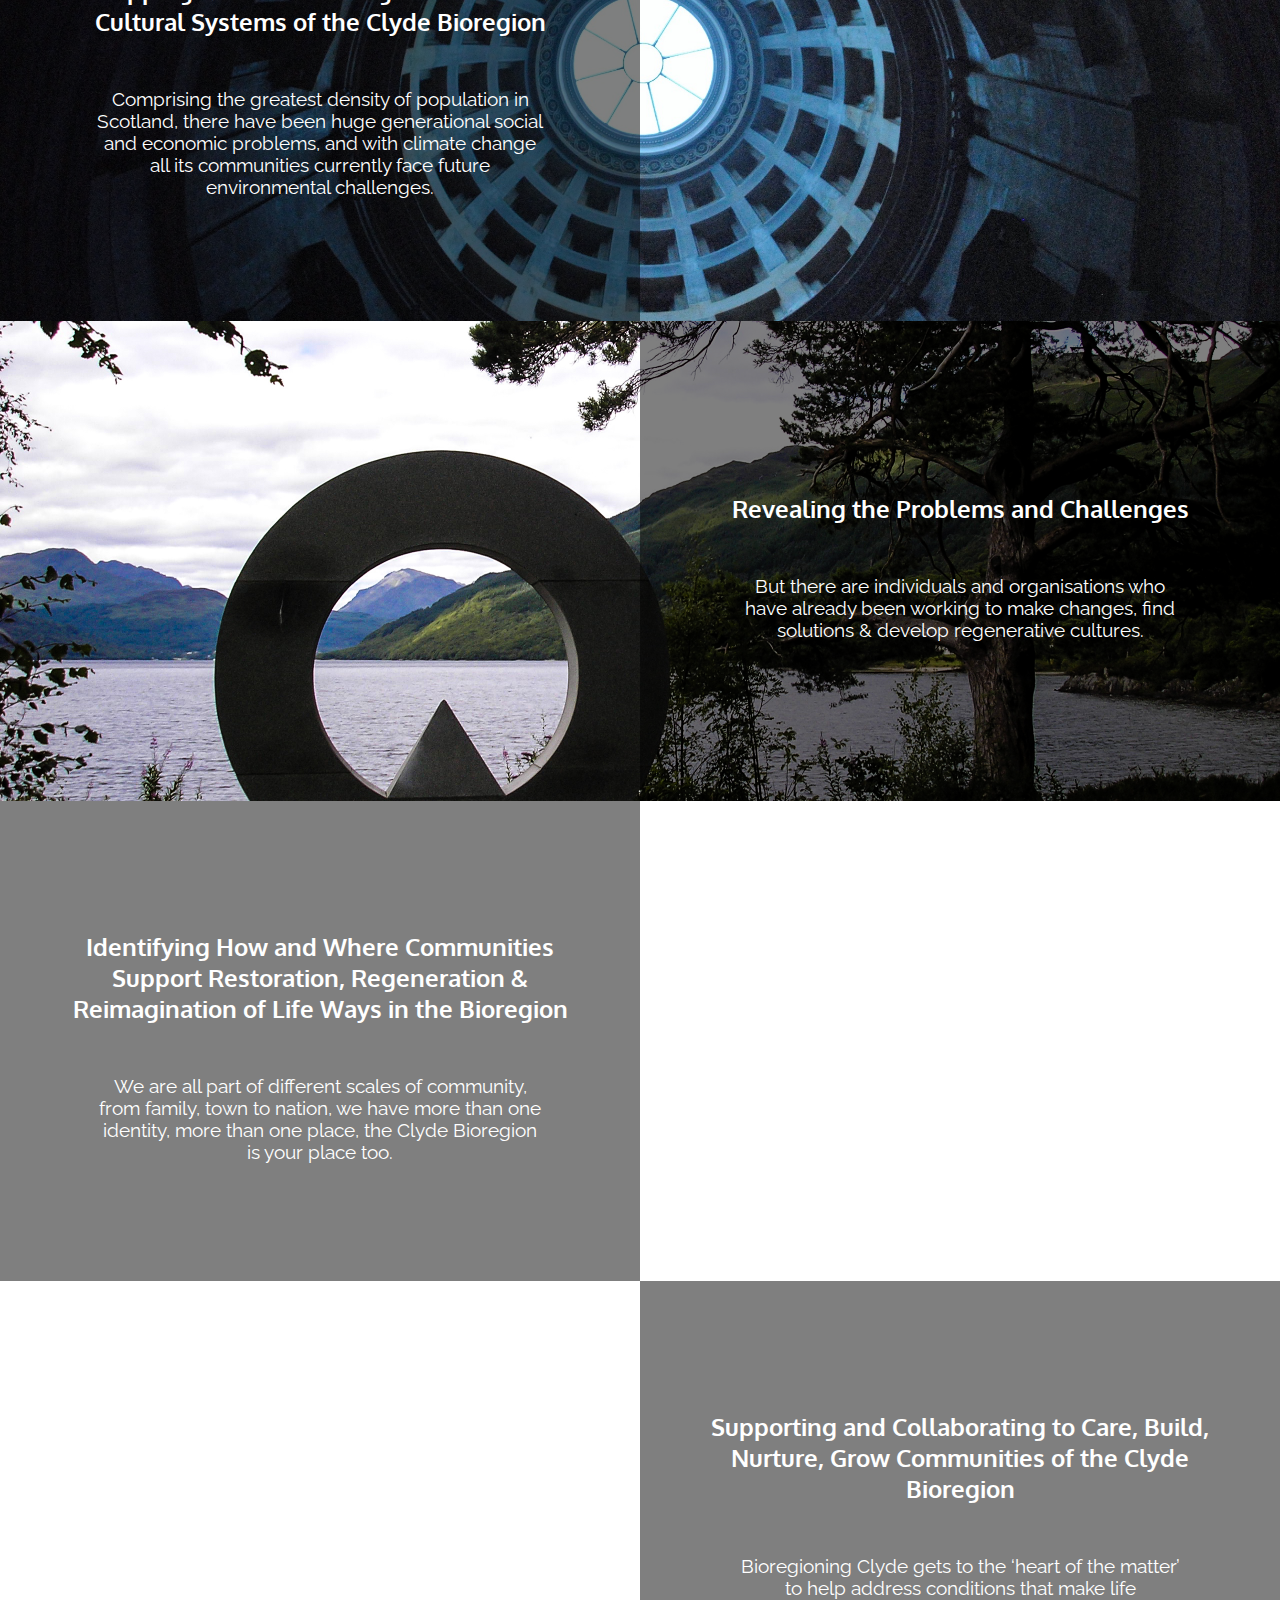
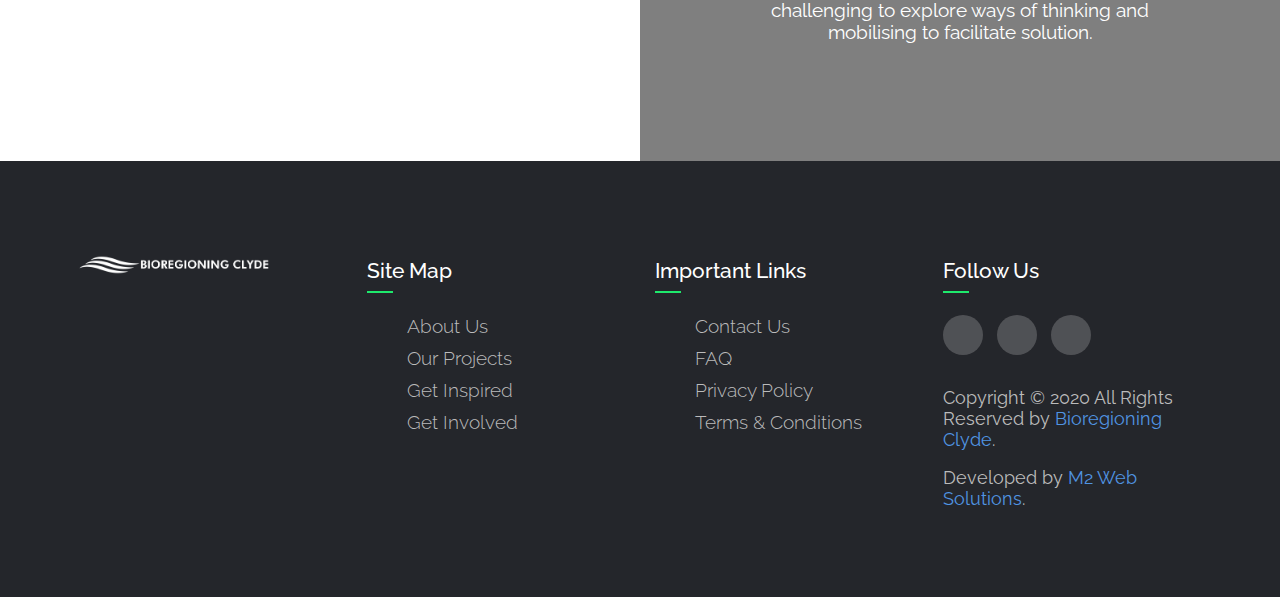
==== commit ae78d0b9: "Update index.html" ====
--- a/index.html
+++ b/index.html
@@ -98,6 +98,9 @@
               <img src="/imgs/P7250193.JPG" alt="" />
             </li>
             <li class="glide__slide">
+              <img src="/imgs/IMG_3572.JPG" alt="" />
+            </li>
+            <li class="glide__slide">
               <img src="/imgs/Machrie 3.JPG" alt="" />
             </li>
             <li class="glide__slide">
@@ -106,6 +109,10 @@
             <li class="glide__slide">
               <img src="/imgs/Mausoleum.JPG" alt="" />
             </li>
+            <li class="glide__slide">
+              <img src="/imgs/IMG_20180109_142842.jpg" alt="" />
+            </li>
+            
           </ul>
         </div>
 
@@ -123,6 +130,8 @@
           <button class="glide__bullet" data-glide-dir="=1"></button>
           <button class="glide__bullet" data-glide-dir="=2"></button>
           <button class="glide__bullet" data-glide-dir="=3"></button>
+          <button class="glide__bullet" data-glide-dir="=4"></button>
+          <button class="glide__bullet" data-glide-dir="=5"></button>
         </div>
       </div>
     </div>
@@ -278,7 +287,8 @@
       new Glide(".glide", {
         // OPTIONS GO HERE
         type: "carousel",
-        autoplay: 5000,
+        autoplay: 4500,
+        animationDuration: 1000,
         gap: 0,
       }).mount();
     </script>
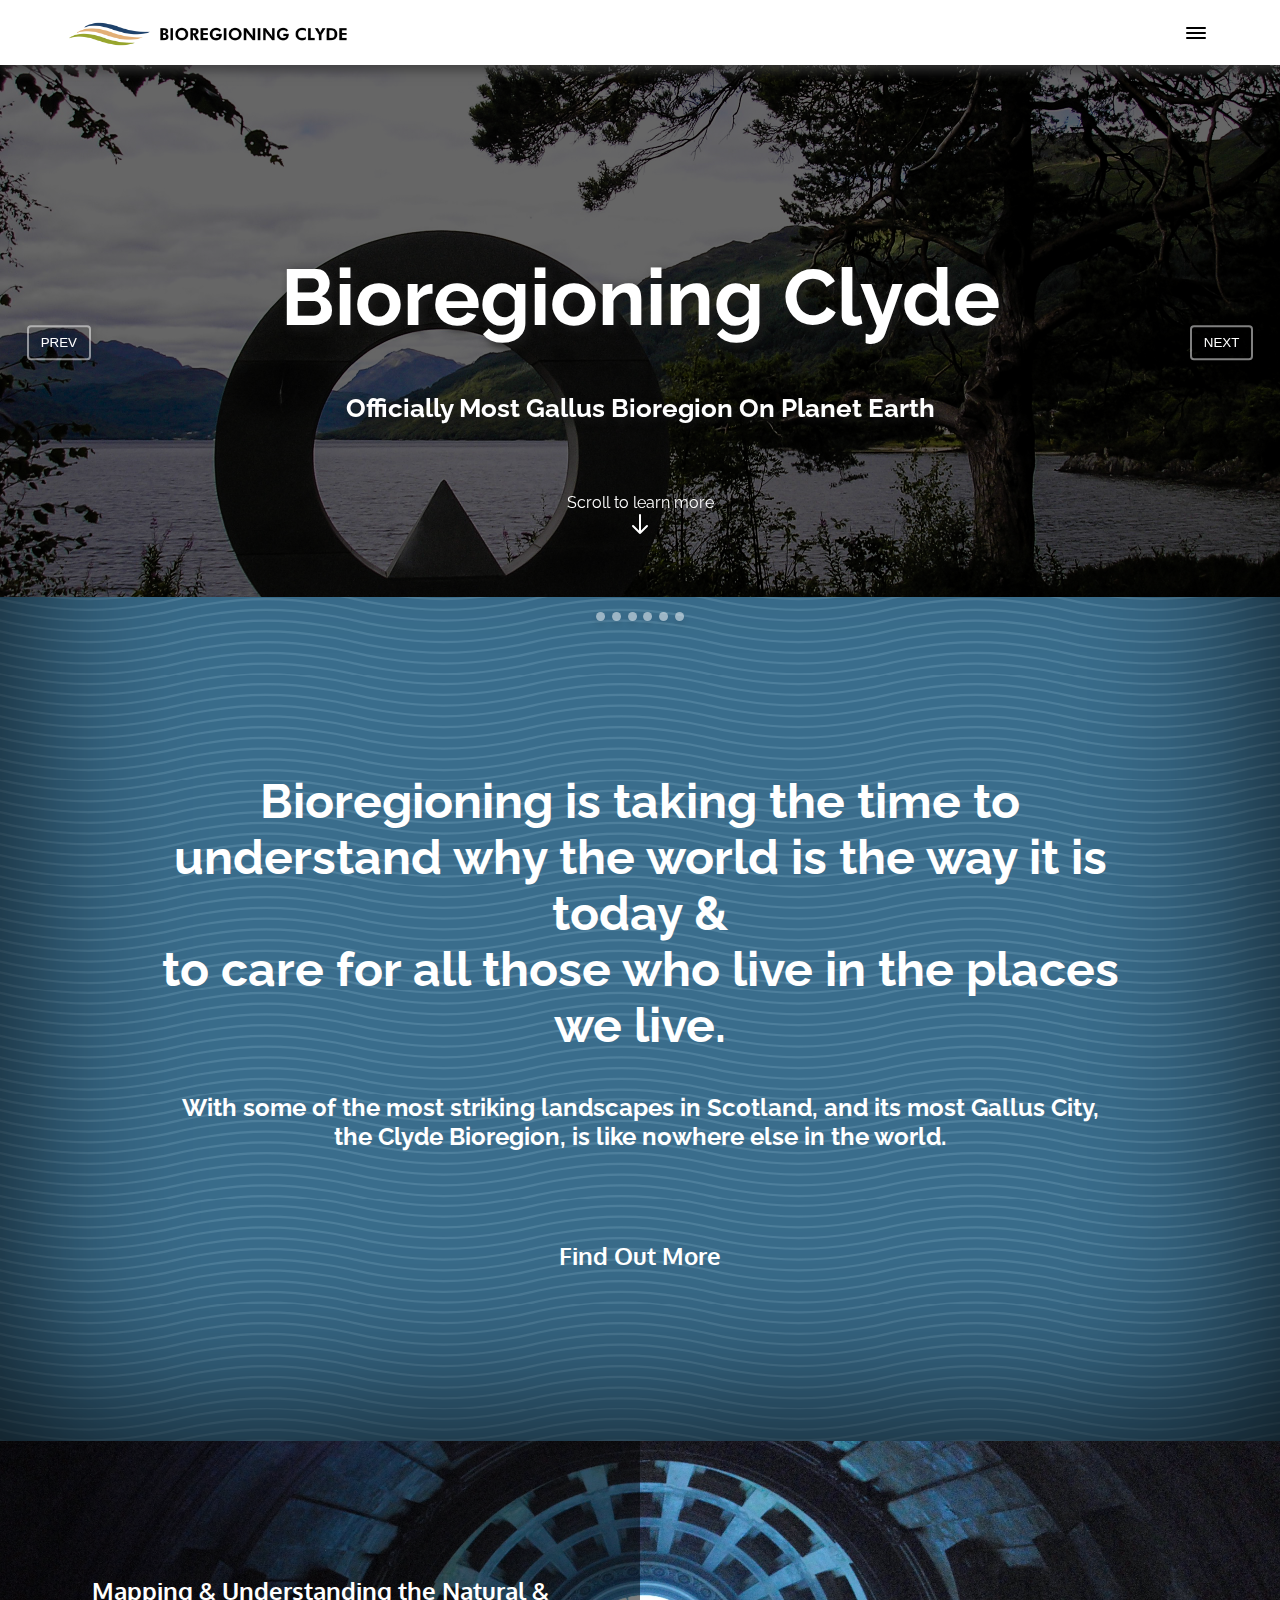
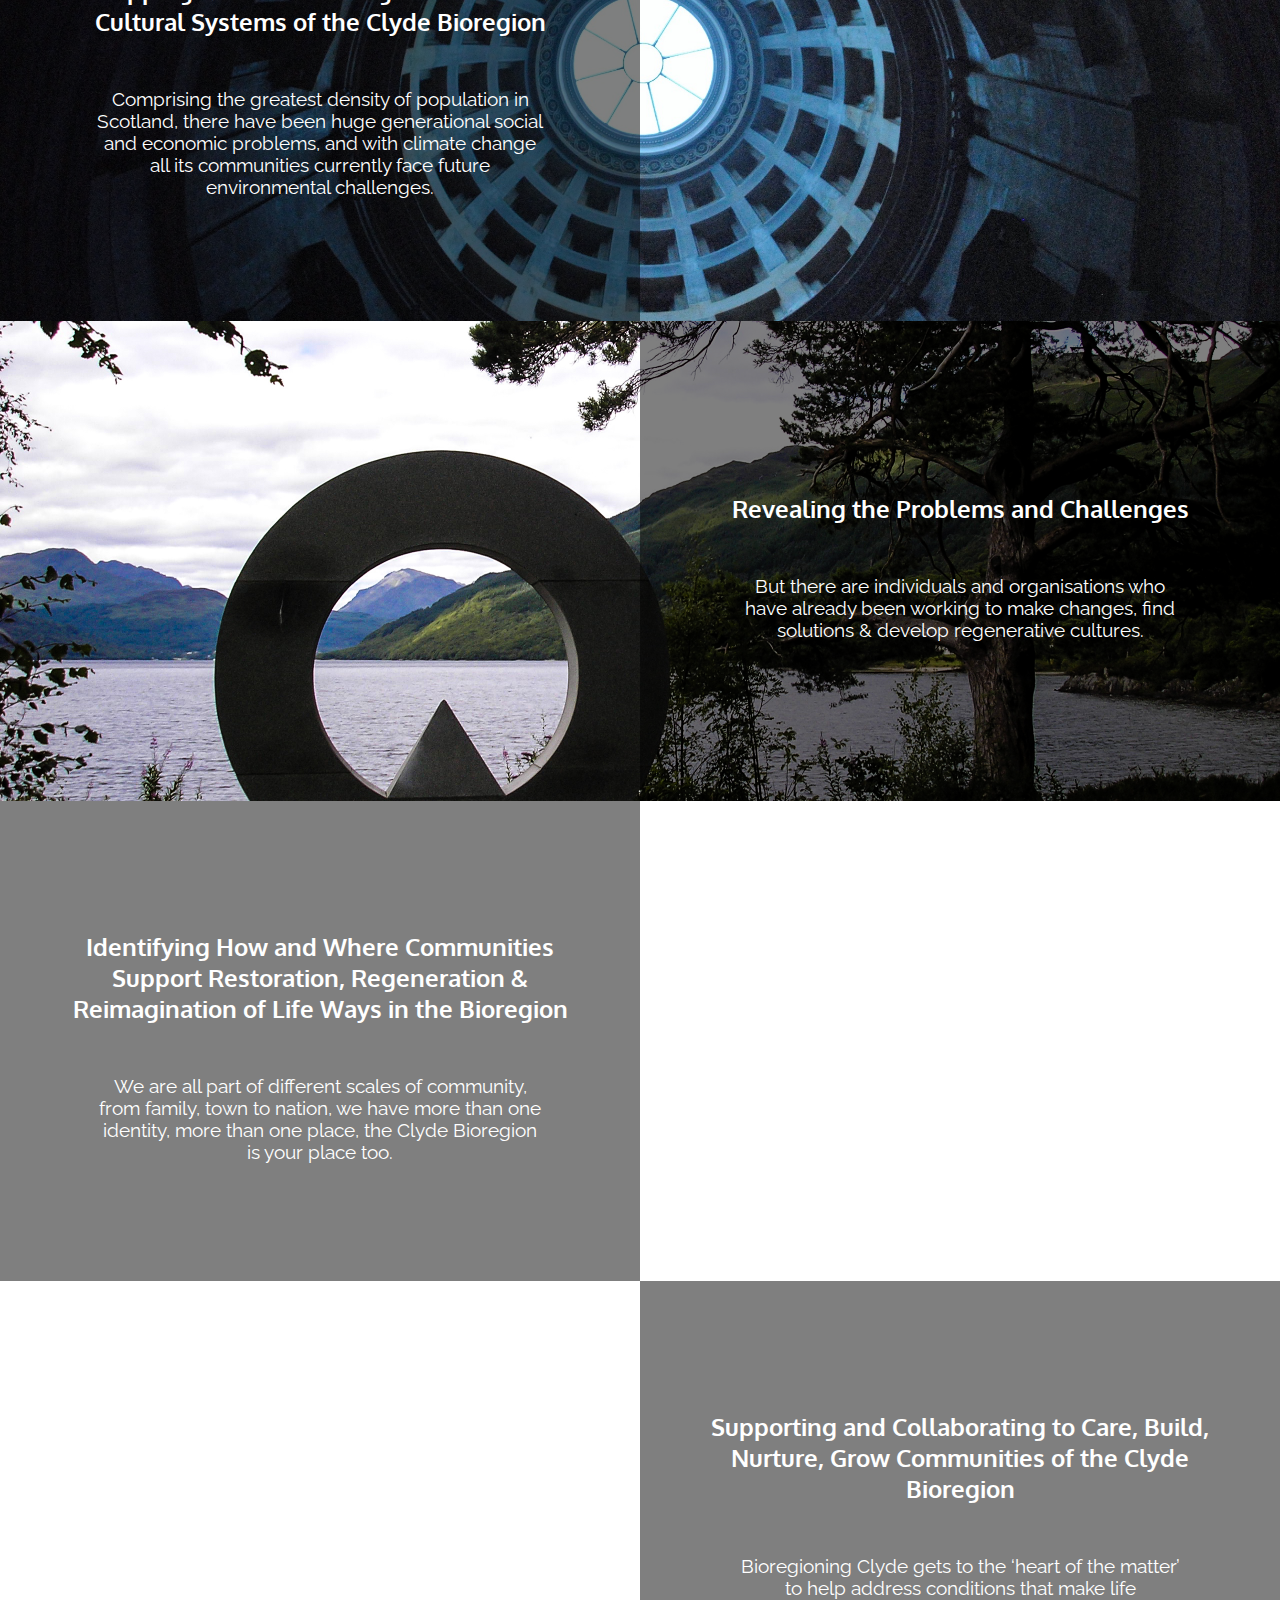
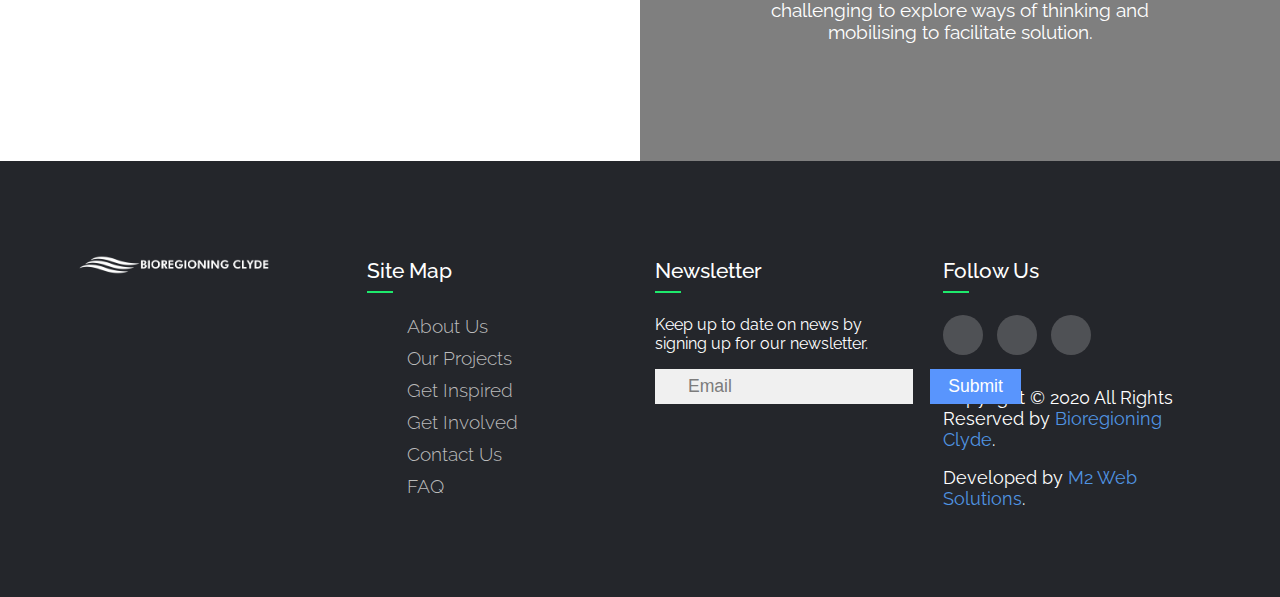
==== commit f43c508f: "Newsletter added to footer" ====
--- a/index.html
+++ b/index.html
@@ -25,7 +25,6 @@
           <img
             src="/imgs/Clyde Bio Logo Full Colour.png"
             alt="Bioregioning Clyde"
-            onclick="document.location.href = '/index.html';"
           />
         </a>
       </div>
@@ -233,27 +232,38 @@
       <div class="footer-container">
           <div class="row">
               <div class="footer-col bio-col">
-                  <img src="/imgs/Clyde Bio Logo Full White.png" alt="Bioregioning Clyde"
-            onclick="document.location.href = '/index.html';" />
+                <a href="index.html">
+                  <img
+                    src="/imgs/Clyde Bio Logo Full White.png"
+                    alt="Bioregioning Clyde"
+                  />
+                </a>
               </div>
 
               <div class="footer-col">
-                  <h4>Site Map</h4>
-                  <ul>
-                      <li><a href="/about.html">about us</a></li>
-                      <li><a href="/projects.html">our projects</a></li>
-                      <li><a href="/inspired.html">get inspired</a></li>
-                      <li><a href="/involved.html">get involved</a></li>
-                  </ul>
+                <h4>Site Map</h4>
+                <ul>
+                  <li><a href="/about.html">about us</a></li>
+                  <li><a href="/projects.html">our projects</a></li>
+                  <li><a href="/inspired.html">get inspired</a></li>
+                  <li><a href="/involved.html">get involved</a></li>
+                  <li><a href="/contact.html">Contact Us</a></li>
+                  <li><a href="#">FAQ</a></li>
+                </ul>
               </div>
               <div class="footer-col">
-                  <h4>Important Links</h4>
-                  <ul>
-                      <li><a href="/contact.html">Contact Us</a></li>
-                      <li><a href="#">FAQ</a></li>
-                      <li><a href="#">Privacy Policy</a></li>
-                      <li><a href="#">Terms & Conditions</a></li>
-                  </ul>
+                <h4>Newsletter</h4>
+                <p>Keep up to date on news by signing up for our newsletter.</p>
+                <div class="input-field">
+                  <i class="fas fa-envelope"></i>
+                  <input
+                    type="email"
+                    placeholder="Email"
+                    autocomplete="off"
+                    required
+                  />
+                  <a href="#" class="nletterBtn"><input type="submit"></a>
+                </div>
               </div>
               
               <div class="footer-col">
--- a/css/style.css
+++ b/css/style.css
@@ -15,27 +15,27 @@
 ############################################# */
 
 /* Font Imports */
-@import url('https://fonts.googleapis.com/css2?family=Oxygen:wght@300&display=swap');
-@import url('https://fonts.googleapis.com/css2?family=Raleway&display=swap');
-  
+@import url("https://fonts.googleapis.com/css2?family=Oxygen:wght@300&display=swap");
+@import url("https://fonts.googleapis.com/css2?family=Raleway&display=swap");
+
 /* BASIC RESET */
 * {
-    box-sizing: border-box;
-  }
-  
-  body {
-    margin: 0;
-    padding: 0;
-    font-family: "Raleway", sans-serif;
-    width: 100%;
-    overflow-x: hidden;
-  }
-
-  /* DYNAMIC CLASSES */
-
-  /* This adds and removes the buttons and bullets for 
+  box-sizing: border-box;
+}
+
+body {
+  margin: 0;
+  padding: 0;
+  font-family: "Raleway", sans-serif;
+  width: 100%;
+  overflow-x: hidden;
+}
+
+/* DYNAMIC CLASSES */
+
+/* This adds and removes the buttons and bullets for 
   the carousel on nav open */
-.visible{
+.visible {
   display: none !important;
 }
 
@@ -50,7 +50,7 @@
   color: rgb(130, 197, 53);
   font-size: 0.9rem;
   margin: 0.2rem;
-  margin-top: .1rem;
+  margin-top: 0.1rem;
   padding: 0 1.5rem;
   font-weight: bold;
   text-transform: uppercase;
@@ -67,7 +67,7 @@
 
 @media (max-width: 1450px) {
   .current_page {
-    font-size: .94rem;
+    font-size: 0.94rem;
   }
 }
 
@@ -78,10 +78,9 @@
 } */
 /* This displays what pages you are on via the nav */
 
-  /* CONTAINTERS */
-
-
-  /* FLEX CONTAINER */
+/* CONTAINTERS */
+
+/* FLEX CONTAINER */
 
 .container {
   display: flex;
@@ -100,9 +99,8 @@
 
 /* GRID */
 
-
 /*============== 3 COLUMN GRID ================*/
-.grid3{
+.grid3 {
   display: grid;
   grid-template-columns: repeat(3, 1fr);
   padding: 0 20px;
@@ -120,632 +118,611 @@
 
 /* Nav Bar */
 .main-header {
-    position: fixed;
-    display: flex;
-    justify-content: space-between;
-    align-items: center;
-    height: 65px;
-    width: 100vw;
-    padding: 0 10vw;
-    color: #000;
-    background: #fff;
-    z-index: 2;
-    -webkit-box-shadow: 0 8px 10px -2px rgba(59, 59, 59, 0.8);
-    -moz-box-shadow: 0 8px 10px -2px rgba(59, 59, 59, 0.8);
-    box-shadow: 0 8px 10px -2px rgba(59, 59, 59, 0.8);
-  }
-  
-
-  .main-header a {
-    text-decoration: none;
-    color: inherit;
-    text-transform: uppercase;
+  position: fixed;
+  display: flex;
+  justify-content: space-between;
+  align-items: center;
+  height: 65px;
+  width: 100vw;
+  padding: 0 10vw;
+  color: #000;
+  background: #fff;
+  z-index: 2;
+  -webkit-box-shadow: 0 8px 10px -2px rgba(59, 59, 59, 0.8);
+  -moz-box-shadow: 0 8px 10px -2px rgba(59, 59, 59, 0.8);
+  box-shadow: 0 8px 10px -2px rgba(59, 59, 59, 0.8);
+}
+
+.main-header a {
+  text-decoration: none;
+  color: inherit;
+  text-transform: uppercase;
+}
+
+.main-header .logo img {
+  max-width: 18rem;
+  margin-top: 0.4rem;
+}
+
+.main-header .menu-icon {
+  position: relative;
+  padding: 26px 10px;
+  cursor: pointer;
+  z-index: 2;
+  display: none;
+}
+
+.main-header .menu-icon .menu-icon__line {
+  display: block;
+  position: relative;
+  background: #000;
+  height: 2px;
+  width: 20px;
+  border-radius: 4px;
+}
+
+.main-header .menu-icon .menu-icon__line::before,
+.main-header .menu-icon .menu-icon__line::after {
+  content: "";
+  position: absolute;
+  height: 100%;
+  width: 100%;
+  border-radius: 4px;
+  background: #000;
+  transition: background 0.8s ease;
+}
+
+.main-header .menu-icon .menu-icon__line::before {
+  transform: translateY(-5px);
+}
+
+.main-header .menu-icon .menu-icon__line::after {
+  transform: translateY(5px);
+}
+
+.main-header .menu-btn {
+  display: none;
+}
+
+.main-header .scrolled {
+  height: 700px;
+  background-color: #7629f2;
+}
+
+.nav-links {
+  display: flex;
+  list-style: none;
+}
+
+.nav-links .nav-link a {
+  font-size: 0.9rem;
+  margin: 0.2rem;
+  padding: 0.75rem 1.5rem;
+  color: #000;
+  font-weight: bold;
+  text-transform: uppercase;
+  text-decoration: none;
+  letter-spacing: 0.15em;
+  position: relative;
+}
+
+/* NAV LINKS REPOSITIONING ON SMALLER SCREENS */
+
+@media only screen and (max-width: 1600px) and (min-width: 1451px) {
+  .nav-links .nav-link a {
+    font-size: 0.75rem;
   }
 
   .main-header .logo img {
-    max-width: 18rem;
-    margin-top: .4rem;
-  }
-  
-  .main-header .menu-icon {
-    position: relative;
-    padding: 26px 10px;
-    cursor: pointer;
-    z-index: 2;
-    display: none;
-  }
-  
-  .main-header .menu-icon .menu-icon__line {
-    display: block;
-    position: relative;
-    background: #000;
-    height: 2px;
-    width: 20px;
-    border-radius: 4px;
-  }
-  
-  .main-header .menu-icon .menu-icon__line::before,
-  .main-header .menu-icon .menu-icon__line::after {
-    content: '';
-    position: absolute;
-    height: 100%;
-    width: 100%;
-    border-radius: 4px;
-    background: #000;
-    transition: background .8s ease;
-  }
-  
-  .main-header .menu-icon .menu-icon__line::before {
-    transform: translateY(-5px);
-  }
-  
-  .main-header .menu-icon .menu-icon__line::after {
-    transform: translateY(5px);
-  }
-  
-  .main-header .menu-btn {
-    display: none;
-  }
-  
-  .main-header .scrolled {
-    height: 700px;
-    background-color: #7629f2;
-  }
-  
-  .nav-links {
-    display: flex;
-    list-style: none;
-  }
-  
-  .nav-links .nav-link a {
-    font-size: .9rem;
-    margin: .2rem;
-    padding: .75rem 1.5rem;
-    color: #000;
-    font-weight: bold;
-    text-transform: uppercase;
-    text-decoration: none;
-    letter-spacing: 0.15em;
-    position: relative;
-  }
-
-  /* NAV LINKS REPOSITIONING ON SMALLER SCREENS */
-
-  @media only screen and (max-width: 1600px) and (min-width: 1451px) {
-    .nav-links .nav-link a {
-      font-size: .75rem;
-    }
-
-    .main-header .logo img {
-      max-width: 15rem;
-      margin-top: .4rem;
-    }
-  }
-  
-  .nav-links .nav-link a:after {    
-    background: none repeat scroll 0 0 transparent;
-    bottom: 0;
-    content: "";
-    display: block;
-    height: 2px;
-    left: 50%;
-    position: absolute;
-    background:rgb(130, 197, 53);
-    transition: width 0.3s ease 0s, left 0.3s ease 0s;
-    width: 0;
-  }
-  
-  .nav-links .nav-link a:hover:after { 
-    width: 100%; 
-    left: 0; 
-    background: rgb(130, 197, 53);
-  }
-  
-  @media screen and (max-width: 1450px) {
-
+    max-width: 15rem;
+    margin-top: 0.4rem;
+  }
+}
+
+.nav-links .nav-link a:after {
+  background: none repeat scroll 0 0 transparent;
+  bottom: 0;
+  content: "";
+  display: block;
+  height: 2px;
+  left: 50%;
+  position: absolute;
+  background: rgb(130, 197, 53);
+  transition: width 0.3s ease 0s, left 0.3s ease 0s;
+  width: 0;
+}
+
+.nav-links .nav-link a:hover:after {
+  width: 100%;
+  left: 0;
+  background: rgb(130, 197, 53);
+}
+
+@media screen and (max-width: 1450px) {
   .main-header {
     padding: 0 5vw;
   }
 
-    .main-header .menu-icon {
-      display: block;
-      color: #fff;
-    }
-  
-    .main-header .menu-icon .menu-icon__line {
-      animation: closedMid 0.8s backwards;
-      animation-direction: reverse;
-      color: #fff;
-    }
-  
-    .main-header .menu-icon .menu-icon__line::before {
-      animation: closedTop 0.8s backwards;
-      animation-direction: reverse;
-      color: #fff;
-    }
-  
-    .main-header .menu-icon .menu-icon__line::after {
-      animation: closedBtm 0.8s backwards;
-      animation-direction: reverse;;
-    }
-/* ===== CONTROLS NAVBAR UNDERLINES =========*/
-    .nav-links .nav-link a:hover:after { 
-      background: rgb(130, 197, 53);
-      left: 25%;
-      width: 50%;
-    }
-    .nav-links .nav-link a:after {    
+  .main-header .menu-icon {
+    display: block;
+    color: #fff;
+  }
+
+  .main-header .menu-icon .menu-icon__line {
+    animation: closedMid 0.8s backwards;
+    animation-direction: reverse;
+    color: #fff;
+  }
+
+  .main-header .menu-icon .menu-icon__line::before {
+    animation: closedTop 0.8s backwards;
+    animation-direction: reverse;
+    color: #fff;
+  }
+
+  .main-header .menu-icon .menu-icon__line::after {
+    animation: closedBtm 0.8s backwards;
+    animation-direction: reverse;
+  }
+  /* ===== CONTROLS NAVBAR UNDERLINES =========*/
+  .nav-links .nav-link a:hover:after {
     background: rgb(130, 197, 53);
-     }
-/* ======================================== */
-    .main-header .nav-links {
-      position: absolute;
-      top: -2rem;
-      left: 0;
-      opacity: 0;
-      flex-direction: column;
-      justify-content: space-evenly;
-      align-items: center;
-      padding: 10rem 0;
-      width: 100vw;
-      height: 100vh;
-      font-size: 2rem;
-      color: #fff;
-      background: #ebebeb;
-      transition:
-        opacity .8s,
-        clip-path .7s;
-      clip-path: circle(200px at top right);
-    }
-  
-    .main-header .nav-links .nav-link {
-      opacity: 0;
-      transform: translateX(100%);
-      width: 100%;
-      text-align: center;
-    }
-  
-    .main-header .nav-links .nav-link a {
-      display: block;
-      padding: 2rem 0;
-      color: #272727;
-    }
-
-    .main_header .menu-btn:checked ~ .glide__arrows {
-      display: none;
-    }
-  
-    .main-header .menu-btn:checked ~ .nav-links {
-      opacity: 1;
-      clip-path: circle(100% at center);
-    }
-  
-    .main-header .menu-btn:checked ~ .nav-links .nav-link {
-      opacity: 1;
-      transform: translateX(0);
-      transition:
-        opacity ease-in-out,
-        transform .6s cubic-bezier(0.175, 0.885, 0.32, 1.275);
-    }
-  
-    .main-header .menu-btn:checked ~ .nav-links .nav-link:nth-of-type(1) {
-      transition-delay: .4s;
-    }
-  
-    .main-header .menu-btn:checked ~ .nav-links .nav-link:nth-of-type(2) {
-      transition-delay: .5s;
-    }
-  
-    .main-header .menu-btn:checked ~ .nav-links .nav-link:nth-of-type(3) {
-      transition-delay: .6s;
-    }
-  
-    .main-header .menu-btn:checked ~ .nav-links .nav-link:nth-of-type(4) {
-      transition-delay: .7s;
-    }
-
-    .main-header .menu-btn:checked ~ .nav-links .nav-link:nth-of-type(5) {
-      transition-delay: .8s;
-    }
-
-    .main-header .menu-btn:checked ~ .nav-links .nav-link:nth-of-type(6) {
-      transition-delay: .9s;
-    }
-  
-    .main-header .menu-btn:checked ~ .menu-icon .menu-icon__line {
-      animation: openMid 0.8s forwards;
-    }
-  
-    .main-header .menu-btn:checked ~ .menu-icon .menu-icon__line::before {
-      animation: openTop 0.8s forwards;
-    }
-  
-    .main-header .menu-btn:checked ~ .menu-icon .menu-icon__line::after {
-      animation: openBtm 0.8s forwards;
-    }
-  
-    @keyframes openTop {
-      0% {
-        transform: translateY(-5px)
-        rotate(0deg);
-      }
-      50% {
-        transform: translateY(0px)
-        rotate(0deg);
-      }
-      100% {
-        transform: translateY(0px)
-        rotate(90deg);
-      }
-    }
-  
-    @keyframes openMid {
-      50% {
-        transform: rotate(0deg);
-      }
-      100% {
-        transform: rotate(45deg);
-      }
-    }
-  
-    @keyframes openBtm {
-      0% {
-        transform: translateY(5px)
-        rotate(0deg);
-      }
-      50% {
-        transform: translateY(0px)
-        rotate(0deg);
-      }
-      100% {
-        transform: translateY(0px)
-        rotate(90deg);
-      }
-    }
-  
-    @keyframes closedTop {
-      0% {
-        transform: translateY(-5px)
-        rotate(0deg);
-      }
-      50% {
-        transform: translateY(0px)
-        rotate(0deg);
-      }
-      100% {
-        transform: translateY(0px)
-        rotate(90deg);
-      }
-    }
-  
-    @keyframes closedMid {
-      50% {
-        transform: rotate(0deg);
-      }
-      100% {
-        transform: rotate(45deg);
-      }
-    }
-  
-    @keyframes closedBtm {
-      0% {
-        transform: translateY(5px)
-        rotate(0deg);
-      }
-      50% {
-        transform: translateY(0px)
-        rotate(0deg);
-      }
-      100% {
-        transform: translateY(0px)
-        rotate(90deg);
-      }
-    }
-  }
-
-  /* MAIN CONTENT */
-
-  .carousel{
-    padding-top: 2rem;
+    left: 25%;
+    width: 50%;
+  }
+  .nav-links .nav-link a:after {
+    background: rgb(130, 197, 53);
+  }
+  /* ======================================== */
+  .main-header .nav-links {
+    position: absolute;
+    top: -2rem;
+    left: 0;
+    opacity: 0;
+    flex-direction: column;
+    justify-content: space-evenly;
+    align-items: center;
+    padding: 10rem 0;
+    width: 100vw;
+    height: 100vh;
+    font-size: 2rem;
+    color: #fff;
+    background: #ebebeb;
+    transition: opacity 0.8s, clip-path 0.7s;
+    clip-path: circle(200px at top right);
+  }
+
+  .main-header .nav-links .nav-link {
+    opacity: 0;
+    transform: translateX(100%);
+    width: 100%;
     text-align: center;
-    max-height: 100vh;
-    margin-bottom: -15rem;
-    display: flex;
-    flex-direction: column;
-    justify-content: center;
-  }
-
-  .carousel .glide__slide{
-    overflow: hidden;
-    background-size: cover;
-    background-position: center;
-    }
-
-  @media(max-height: 480px){
-    .carousel .glide__slide{
-      height: 100%;
-    }
-  }
-
-  .carousel img{
+  }
+
+  .main-header .nav-links .nav-link a {
+    display: block;
+    padding: 2rem 0;
+    color: #272727;
+  }
+
+  .main_header .menu-btn:checked ~ .glide__arrows {
+    display: none;
+  }
+
+  .main-header .menu-btn:checked ~ .nav-links {
+    opacity: 1;
+    clip-path: circle(100% at center);
+  }
+
+  .main-header .menu-btn:checked ~ .nav-links .nav-link {
+    opacity: 1;
+    transform: translateX(0);
+    transition: opacity ease-in-out,
+      transform 0.6s cubic-bezier(0.175, 0.885, 0.32, 1.275);
+  }
+
+  .main-header .menu-btn:checked ~ .nav-links .nav-link:nth-of-type(1) {
+    transition-delay: 0.4s;
+  }
+
+  .main-header .menu-btn:checked ~ .nav-links .nav-link:nth-of-type(2) {
+    transition-delay: 0.5s;
+  }
+
+  .main-header .menu-btn:checked ~ .nav-links .nav-link:nth-of-type(3) {
+    transition-delay: 0.6s;
+  }
+
+  .main-header .menu-btn:checked ~ .nav-links .nav-link:nth-of-type(4) {
+    transition-delay: 0.7s;
+  }
+
+  .main-header .menu-btn:checked ~ .nav-links .nav-link:nth-of-type(5) {
+    transition-delay: 0.8s;
+  }
+
+  .main-header .menu-btn:checked ~ .nav-links .nav-link:nth-of-type(6) {
+    transition-delay: 0.9s;
+  }
+
+  .main-header .menu-btn:checked ~ .menu-icon .menu-icon__line {
+    animation: openMid 0.8s forwards;
+  }
+
+  .main-header .menu-btn:checked ~ .menu-icon .menu-icon__line::before {
+    animation: openTop 0.8s forwards;
+  }
+
+  .main-header .menu-btn:checked ~ .menu-icon .menu-icon__line::after {
+    animation: openBtm 0.8s forwards;
+  }
+
+  @keyframes openTop {
+    0% {
+      transform: translateY(-5px) rotate(0deg);
+    }
+    50% {
+      transform: translateY(0px) rotate(0deg);
+    }
+    100% {
+      transform: translateY(0px) rotate(90deg);
+    }
+  }
+
+  @keyframes openMid {
+    50% {
+      transform: rotate(0deg);
+    }
+    100% {
+      transform: rotate(45deg);
+    }
+  }
+
+  @keyframes openBtm {
+    0% {
+      transform: translateY(5px) rotate(0deg);
+    }
+    50% {
+      transform: translateY(0px) rotate(0deg);
+    }
+    100% {
+      transform: translateY(0px) rotate(90deg);
+    }
+  }
+
+  @keyframes closedTop {
+    0% {
+      transform: translateY(-5px) rotate(0deg);
+    }
+    50% {
+      transform: translateY(0px) rotate(0deg);
+    }
+    100% {
+      transform: translateY(0px) rotate(90deg);
+    }
+  }
+
+  @keyframes closedMid {
+    50% {
+      transform: rotate(0deg);
+    }
+    100% {
+      transform: rotate(45deg);
+    }
+  }
+
+  @keyframes closedBtm {
+    0% {
+      transform: translateY(5px) rotate(0deg);
+    }
+    50% {
+      transform: translateY(0px) rotate(0deg);
+    }
+    100% {
+      transform: translateY(0px) rotate(90deg);
+    }
+  }
+}
+
+/* MAIN CONTENT */
+
+.carousel {
+  padding-top: 2rem;
+  text-align: center;
+  max-height: 100vh;
+  margin-bottom: -15rem;
+  display: flex;
+  flex-direction: column;
+  justify-content: center;
+}
+
+.carousel .glide__slide {
+  overflow: hidden;
+  background-size: cover;
+  background-position: center;
+}
+
+@media (max-height: 480px) {
+  .carousel .glide__slide {
+    height: 100%;
+  }
+}
+
+.carousel img {
+  width: 100%;
+  object-fit: cover;
+  height: 65vh;
+  position: relative;
+  filter: brightness(40%);
+  margin-bottom: -2.5rem;
+}
+
+@media screen and (max-width: 1024px) {
+  .carousel img {
     width: 100%;
     object-fit: cover;
-    height: 65vh; 
+    height: 100vh;
     position: relative;
-    filter: brightness(25%);
+    filter: brightness(75%);
     margin-bottom: -2.5rem;
   }
-
-  @media screen and (max-width: 1024px) {
-    .carousel img{
-      width: 100%;
-      object-fit: cover;
-      height: 100vh; 
-      position: relative;
-      filter: brightness(75%);
-      margin-bottom: -2.5rem;
-    }
-  }
-  
-  .carousel .title{
-    display: flex;
-    flex-direction: column;
-    justify-content: center;
-    width: 100%;
-    position: absolute;
-    margin: auto;
-    color: white;
-    padding: 1rem;
-    z-index: 1;
-  }
-
-
-
-  .carousel .title h1 {
-    margin: 0;
-    text-align: center;
-    font-size: calc(3vw + 3vh + 1.5vmin);
-    text-shadow: 4px 4px 10px #1a1a1a;
-  }
-
-  .carousel .title h1 span {
-    text-align: center;
-    font-size: calc(1vw + 1vh + .5vmin);
-  }
-
-  .carousel  p {
-    animation: bounce 3s ease infinite;
-    content: "scroll to learn more";
-    width: 100%;
-    position: absolute;
-    margin: auto;
-    color: white;
-    z-index: 1;
-    align-self: flex-end;
-    bottom: 40%;
-  }
-
-  @media(max-width: 1024px){
-    .carousel  p {
-      bottom: 10%;
-    }
-
-  }
-  
-  @keyframes bounce {
-    50% {
-      transform: translateY(-50%);
-    }
-  }
-  
-  @media(max-width: 1020px){
-    .glide__arrows{
-      display: none;
-    }
-    /* .title h1 {
+}
+
+.carousel .title {
+  display: flex;
+  flex-direction: column;
+  justify-content: center;
+  width: 100%;
+  position: absolute;
+  margin: auto;
+  color: white;
+  padding: 1rem;
+  z-index: 1;
+}
+
+.carousel .title h1 {
+  margin: 0;
+  text-align: center;
+  font-size: calc(3vw + 3vh + 1.5vmin);
+  text-shadow: 4px 4px 10px #1a1a1a;
+}
+
+.carousel .title h1 span {
+  text-align: center;
+  font-size: calc(1vw + 1vh + 0.5vmin);
+}
+
+.carousel p {
+  animation: bounce 3s ease infinite;
+  content: "scroll to learn more";
+  width: 100%;
+  position: absolute;
+  margin: auto;
+  color: white;
+  z-index: 1;
+  align-self: flex-end;
+  bottom: 40%;
+}
+
+@media (max-width: 1024px) {
+  .carousel p {
+    bottom: 10%;
+  }
+}
+
+@keyframes bounce {
+  50% {
+    transform: translateY(-50%);
+  }
+}
+
+@media (max-width: 1020px) {
+  .glide__arrows {
+    display: none;
+  }
+  /* .title h1 {
       font-size: 3rem;
     }
   
     .title h3 {
       font-size: 1rem;
     } */
-  }
-
-  /* QUOTE */
-
-  .vignette {
-    box-shadow: 0 0 200px rgba(0,0,0,0.9) inset;
-  }
-
-  .quote{
-    text-align: center;
-    padding: 20rem 10rem 10rem;
-    background-color: #3a6d8c;
-    background-color: #3a6d8c;
-    background-image: url("data:image/svg+xml,%3Csvg xmlns='http://www.w3.org/2000/svg' width='355' height='42.6' viewBox='0 0 1000 120'%3E%3Cg fill='none' stroke='%23b3e0f2' stroke-width='5.9' stroke-opacity='0.16'%3E%3Cpath d='M-500 75c0 0 125-30 250-30S0 75 0 75s125 30 250 30s250-30 250-30s125-30 250-30s250 30 250 30s125 30 250 30s250-30 250-30'/%3E%3Cpath d='M-500 45c0 0 125-30 250-30S0 45 0 45s125 30 250 30s250-30 250-30s125-30 250-30s250 30 250 30s125 30 250 30s250-30 250-30'/%3E%3Cpath d='M-500 105c0 0 125-30 250-30S0 105 0 105s125 30 250 30s250-30 250-30s125-30 250-30s250 30 250 30s125 30 250 30s250-30 250-30'/%3E%3Cpath d='M-500 15c0 0 125-30 250-30S0 15 0 15s125 30 250 30s250-30 250-30s125-30 250-30s250 30 250 30s125 30 250 30s250-30 250-30'/%3E%3Cpath d='M-500-15c0 0 125-30 250-30S0-15 0-15s125 30 250 30s250-30 250-30s125-30 250-30s250 30 250 30s125 30 250 30s250-30 250-30'/%3E%3Cpath d='M-500 135c0 0 125-30 250-30S0 135 0 135s125 30 250 30s250-30 250-30s125-30 250-30s250 30 250 30s125 30 250 30s250-30 250-30'/%3E%3C/g%3E%3C/svg%3E");
-    color: white;
+}
+
+/* QUOTE */
+
+.vignette {
+  box-shadow: 0 0 200px rgba(0, 0, 0, 0.9) inset;
+}
+
+.quote {
+  text-align: center;
+  padding: 20rem 10rem 10rem;
+  background-color: #3a6d8c;
+  background-color: #3a6d8c;
+  background-image: url("data:image/svg+xml,%3Csvg xmlns='http://www.w3.org/2000/svg' width='355' height='42.6' viewBox='0 0 1000 120'%3E%3Cg fill='none' stroke='%23b3e0f2' stroke-width='5.9' stroke-opacity='0.16'%3E%3Cpath d='M-500 75c0 0 125-30 250-30S0 75 0 75s125 30 250 30s250-30 250-30s125-30 250-30s250 30 250 30s125 30 250 30s250-30 250-30'/%3E%3Cpath d='M-500 45c0 0 125-30 250-30S0 45 0 45s125 30 250 30s250-30 250-30s125-30 250-30s250 30 250 30s125 30 250 30s250-30 250-30'/%3E%3Cpath d='M-500 105c0 0 125-30 250-30S0 105 0 105s125 30 250 30s250-30 250-30s125-30 250-30s250 30 250 30s125 30 250 30s250-30 250-30'/%3E%3Cpath d='M-500 15c0 0 125-30 250-30S0 15 0 15s125 30 250 30s250-30 250-30s125-30 250-30s250 30 250 30s125 30 250 30s250-30 250-30'/%3E%3Cpath d='M-500-15c0 0 125-30 250-30S0-15 0-15s125 30 250 30s250-30 250-30s125-30 250-30s250 30 250 30s125 30 250 30s250-30 250-30'/%3E%3Cpath d='M-500 135c0 0 125-30 250-30S0 135 0 135s125 30 250 30s250-30 250-30s125-30 250-30s250 30 250 30s125 30 250 30s250-30 250-30'/%3E%3C/g%3E%3C/svg%3E");
+  color: white;
+}
+
+.quote h2 {
+  font-size: 3rem;
+}
+
+.quote h4 {
+  font-size: 1.5rem;
+}
+
+@media (max-width: 1024px) {
+  .quote {
+    padding: 25rem 1rem 10rem;
+  }
+  .main-header .logo img {
+    max-width: 50vw;
+    margin-top: 0.4rem;
   }
 
   .quote h2 {
-    font-size: 3rem;
+    font-size: 2rem;
   }
 
   .quote h4 {
-    font-size: 1.5rem;
-  }
-
-  @media(max-width: 1024px){
-    .quote{
-      padding: 25rem 1rem 10rem;
-    }
-    .main-header .logo img {
-      max-width: 50vw;
-      margin-top: .4rem;
-    }
-
-    .quote h2 {
-      font-size: 2rem;
-    }
-  
-    .quote h4 {
-      font-size: 1.2rem;
-    }
-  }
-  @media(max-width: 480px){
-    .quote{
-      padding: 20rem 1rem 5rem;
-    }
-  }
-  /* Main Info */
-  .main_info{
-    color: white;
-  }
-.main_info .container{
+    font-size: 1.2rem;
+  }
+}
+@media (max-width: 480px) {
+  .quote {
+    padding: 20rem 1rem 5rem;
+  }
+}
+/* Main Info */
+.main_info {
+  color: white;
+}
+.main_info .container {
   height: 30rem;
   overflow: hidden;
   background-size: cover;
   background-position: center;
 }
-  .container:nth-of-type(1){
-    background-image: url(/imgs/Mausoleum.JPG) ;
-  }
-
-  .container:nth-of-type(2){
-    background-image: url(/imgs/P7250193.JPG) ;
-  }
-
-  .container:nth-of-type(3){
-    background-image: url(/imgs/IMG_20171229_121507-01.jpg) ;
-  }
-
-  .container:nth-of-type(4){
-    background-image: url(/imgs/20151207_132319.jpg) ;
-  }
-
-  
+.container:nth-of-type(1) {
+  background-image: url(/imgs/Mausoleum.JPG);
+}
+
+.container:nth-of-type(2) {
+  background-image: url(/imgs/P7250193.JPG);
+}
+
+.container:nth-of-type(3) {
+  background-image: url(/imgs/IMG_20171229_121507-01.jpg);
+}
+
+.container:nth-of-type(4) {
+  background-image: url(/imgs/20151207_132319.jpg);
+}
+
+.container h4 {
+  font-family: "Oxygen", sans-serif;
+  font-size: 1.5rem;
+  padding-left: 2.5rem;
+  padding-right: 2.5rem;
+}
+
+.container p {
+  font-size: 1.2rem;
+  padding-left: 5rem;
+  padding-right: 5rem;
+}
+
+@media (max-width: 420px) {
   .container h4 {
-    font-family: 'Oxygen', sans-serif;
+    font-family: "Oxygen", sans-serif;
     font-size: 1.5rem;
-    padding-left:2.5rem;
-    padding-right: 2.5rem;
+    padding-left: 0;
+    padding-right: 0;
   }
 
   .container p {
     font-size: 1.2rem;
-    padding-left:5rem;
-    padding-right: 5rem;
-  }
-
-  @media(max-width:420px){
-    .container h4 {
-      font-family: 'Oxygen', sans-serif;
-      font-size: 1.5rem;
-      padding-left:0;
-      padding-right: 0;
-    }
-  
-    .container p {
-      font-size: 1.2rem;
-      padding-left:0;
-      padding-right: 0;
-    }
-  }
-
-  .container_first_half{
-    display: flex;
-    flex-direction: column;
+    padding-left: 0;
+    padding-right: 0;
+  }
+}
+
+.container_first_half {
+  display: flex;
+  flex-direction: column;
+  height: 100%;
+  margin: auto;
+  width: 50%;
+  justify-content: center;
+  background-color: rgba(0, 0, 0, 0.5);
+  padding: 1rem;
+}
+
+.container_second_half {
+  margin: auto;
+  width: 50%;
+}
+
+@media (max-width: 1024px) {
+  .container:nth-of-type(1) {
+    flex-direction: column-reverse;
+  }
+
+  .container:nth-of-type(3) {
+    flex-direction: column-reverse;
+  }
+  .container_first_half {
     height: 100%;
+    width: 100%;
+    margin: 0;
+  }
+
+  .container_second_half {
     margin: auto;
-    width: 50%;
-    justify-content: center;
-    background-color:rgba(0, 0, 0, 0.5);
-    padding: 1rem;
-  }
-
-  .container_second_half{
-    margin: auto;
-    width: 50%;
-  }
-
-  @media(max-width:1024px){
-    .container:nth-of-type(1){
-      flex-direction: column-reverse;
-    }
-
-    .container:nth-of-type(3){
-      flex-direction: column-reverse;
-    }
-    .container_first_half{
-      height: 100%;
-      width: 100%;
-      margin: 0;
-    }
-
-    .container_second_half{
-      margin: auto;
-      width: 100%;
-    }
-  }
-
-  @media screen and (max-width:1024px) and (min-screen:768px) {
-    .main-header .logo img {
-      max-width: 50vw;
-      margin-top: .4rem;
-    }
-  }
-
-  /* Find Out More Button */
-  .btn {
-    display: inline-block;
-  }
-
-  .btn a {
-    text-decoration: none;
-    font-family: 'Oxygen';
-    color: rgb(255, 255, 255);
-    font-size: 1.5rem;
-    font-weight: bold;
-  }
-
-  .btn a i {
-    color: #fff;
-  }
-
-  .underline::after {
-    content: '';
-    display: block;
-    width: 0;
-    height: 2px;
-    background: #fff;
-    margin-top: .5rem;
-    transition: width .3s;
-  }
-
-  .underline:hover::after {
     width: 100%;
-    transition: width .3s;
-  }
-
-  /* Footer */
-
-.footer-container{
-	max-width: 90vw;
-  margin:auto;
-}
-.row{
-	display: flex;
-	flex-wrap: wrap;
-}
-ul{
-	list-style: none;
-}
-.footer{
-	background-color: #24262b;
-    padding: 70px 0;
-}
-.footer-col{
-   width: 25%;
-   padding: 0 15px;
+  }
+}
+
+@media screen and (max-width: 1024px) and (min-screen: 768px) {
+  .main-header .logo img {
+    max-width: 50vw;
+    margin-top: 0.4rem;
+  }
+}
+
+/* Find Out More Button */
+.btn {
+  display: inline-block;
+}
+
+.btn a {
+  text-decoration: none;
+  font-family: "Oxygen";
+  color: rgb(255, 255, 255);
+  font-size: 1.5rem;
+  font-weight: bold;
+}
+
+.btn a i {
+  color: #fff;
+}
+
+.underline::after {
+  content: "";
+  display: block;
+  width: 0;
+  height: 2px;
+  background: #fff;
+  margin-top: 0.5rem;
+  transition: width 0.3s;
+}
+
+.underline:hover::after {
+  width: 100%;
+  transition: width 0.3s;
+}
+
+/* Footer */
+
+.footer-container {
+  max-width: 90vw;
+  margin: auto;
+}
+.row {
+  display: flex;
+  flex-wrap: wrap;
+}
+ul {
+  list-style: none;
+}
+.footer {
+  background-color: #24262b;
+  padding: 70px 0;
+}
+.footer-col {
+  width: 25%;
+  padding: 0 15px;
 }
 
 .footer-col img {
@@ -769,56 +746,56 @@
   color: #5094e2;
 }
 
-.footer-col h4{
-	font-size: 1.3rem;
-	color: #ffffff;
-	text-transform: capitalize;
-	margin-bottom: 2rem;
-	font-weight: 500;
-	position: relative;
-}
-.footer-col h4::before{
-	content: '';
-	position: absolute;
-	left:0;
-	bottom: -10px;
-	background-color: #1ee96c;
-	height: 2px;
-	box-sizing: border-box;
-	width: 10%;
-}
-.footer-col ul li:not(:last-child){
-	margin-bottom: 10px;
-}
-.footer-col ul li a{
-	font-size: 1.2rem;
-	text-transform: capitalize;
-	color: #ffffff;
-	text-decoration: none;
-	font-weight: 300;
-	color: #bbbbbb;
-	display: block;
-	transition: all 0.3s ease;
-}
-.footer-col ul li a:hover{
-	color: #ffffff;
-	padding-left: 8px;
-}
-.footer-col .social-links a{
-	display: inline-block;
-	height: 40px;
-	width: 40px;
-	background-color: rgba(255,255,255,0.2);
-	margin:0 10px 10px 0;
-	text-align: center;
-	line-height: 40px;
-	border-radius: 50%;
-	color: #ffffff;
-	transition: all 0.5s ease;
-}
-.footer-col .social-links a:hover{
-	color: #24262b;
-	background-color: #ffffff;
+.footer-col h4 {
+  font-size: 1.3rem;
+  color: #ffffff;
+  text-transform: capitalize;
+  margin-bottom: 2rem;
+  font-weight: 500;
+  position: relative;
+}
+.footer-col h4::before {
+  content: "";
+  position: absolute;
+  left: 0;
+  bottom: -10px;
+  background-color: #1ee96c;
+  height: 2px;
+  box-sizing: border-box;
+  width: 10%;
+}
+.footer-col ul li:not(:last-child) {
+  margin-bottom: 10px;
+}
+.footer-col ul li a {
+  font-size: 1.2rem;
+  text-transform: capitalize;
+  color: #ffffff;
+  text-decoration: none;
+  font-weight: 300;
+  color: #bbbbbb;
+  display: block;
+  transition: all 0.3s ease;
+}
+.footer-col ul li a:hover {
+  color: #ffffff;
+  padding-left: 8px;
+}
+.footer-col .social-links a {
+  display: inline-block;
+  height: 40px;
+  width: 40px;
+  background-color: rgba(255, 255, 255, 0.2);
+  margin: 0 10px 10px 0;
+  text-align: center;
+  line-height: 40px;
+  border-radius: 50%;
+  color: #ffffff;
+  transition: all 0.5s ease;
+}
+.footer-col .social-links a:hover {
+  color: #24262b;
+  background-color: #ffffff;
 }
 
 @media screen and (max-width: 1024px) {
@@ -826,56 +803,133 @@
     flex-direction: column;
     align-content: center;
   }
-  .footer-col{
+  .footer-col {
     width: 100%;
- }
-
- .footer-col img {
-  padding-bottom: 1.5rem;
-  margin-top: -1.5rem;
-  margin-left: -3rem;
-  max-width: 75vw;
-}
-
-.footer-col .bio {
-  color: #bbbbbb;
+  }
+
+  .footer-col img {
+    padding-bottom: 1.5rem;
+    margin-top: -1.5rem;
+    margin-left: -3rem;
+    max-width: 75vw;
+  }
+
+  .footer-col .bio {
+    color: #bbbbbb;
+    font-size: 1.1rem;
+    width: 100%;
+  }
+
+  .bio-col {
+    padding: 0 4rem;
+    width: 100%;
+  }
+}
+
+.footer-col .input-field {
+  height: 35px;
+  border-radius: 0px;
+  display: flex;
+}
+
+.footer-col .input-field i {
+  line-height: 35px;
+  color: #7c7c7c;
+  padding-left: 5%;
+  padding-right: 5%;
+}
+
+.footer-col .input-field input {
+}
+
+.footer-col .input-field input::placeholder {
+  color: #7c7c7c;
+}
+
+.footer-col .input-field .nletterBtn {
+  background-color: #5995fd;
+  padding: 0 5%;
+  color: #fff;
+}
+
+.footer-col p {
+  color: #fff;
+}
+
+.footer-col .input-field a {
+  align-items: center;
+  justify-content: center;
+  text-align: center;
+  line-height: 35px;
+}
+
+.footer-col .input-field input[type="submit"] {
+  color: #fff;
+  font-weight: 300;
+}
+
+.input-field {
+  max-width: 380px;
+  width: 100%;
+  background-color: #f0f0f0;
+  margin: 10px 0;
+  height: 55px;
+  border-radius: 55px;
+  display: grid;
+  grid-template-columns: 15% 85%;
+  padding: 0 0.4rem;
+  position: relative;
+}
+
+.input-field i {
+  text-align: center;
+  line-height: 55px;
+  color: #acacac;
+  transition: 0.5s;
   font-size: 1.1rem;
-  width: 100%;
-}
-
-.bio-col {
-  padding: 0 4rem;
-  width: 100%;
-}
+}
+
+.input-field input {
+  background: none;
+  outline: none;
+  border: none;
+  line-height: 1;
+  font-weight: 600;
+  font-size: 1.1rem;
+  color: #333;
+}
+
+.input-field input::placeholder {
+  color: #aaa;
+  font-weight: 500;
 }
 
 /* ++++++++++++++++++++++++++++++++++++++++++++++++++++++++
 ++++++++++++++++++ ABOUT PAGE ++++++++++++++++++++++++++
 ++++++++++++++++++++++++++++++++++++++++++++++++++++++++ */
 
-.about_header img{
+.about_header img {
   width: 100%;
   height: 50vh;
   position: relative;
   object-fit: cover;
   filter: brightness(25%);
-  }
-  
-  .about_header h1{
-    max-width: 100%;
-    position: absolute;
-    display: flex;
-    flex-direction: column;
-    justify-content: center;
-    width: 100%;
-    z-index: 1;  
-    top: 25%;
-    margin: auto;
-    color: white;
-    text-align: center;
-    justify-content: center;
-    padding: 1rem;
-  }
-  
-  /* Main Content */
-
+}
+
+.about_header h1 {
+  max-width: 100%;
+  position: absolute;
+  display: flex;
+  flex-direction: column;
+  justify-content: center;
+  width: 100%;
+  z-index: 1;
+  top: 25%;
+  margin: auto;
+  color: white;
+  text-align: center;
+  justify-content: center;
+  padding: 1rem;
+}
+
+/* Main Content */
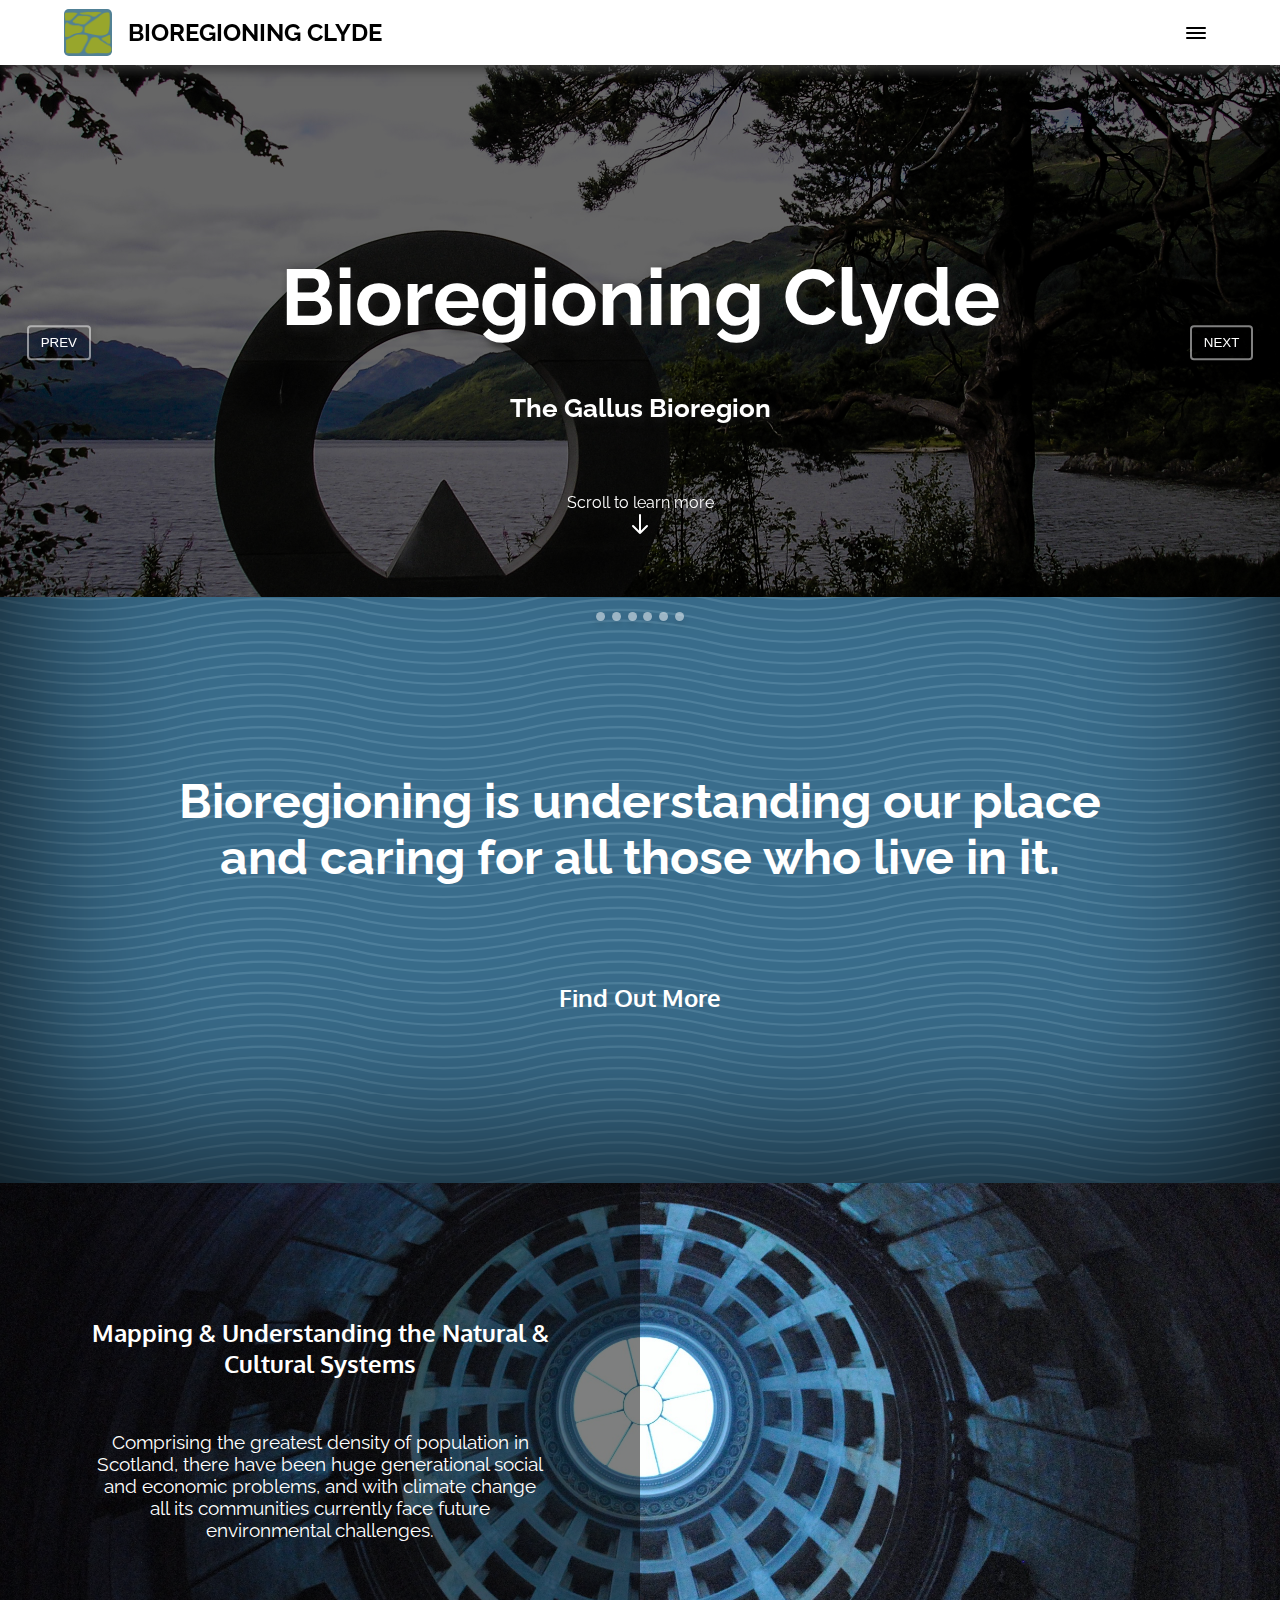
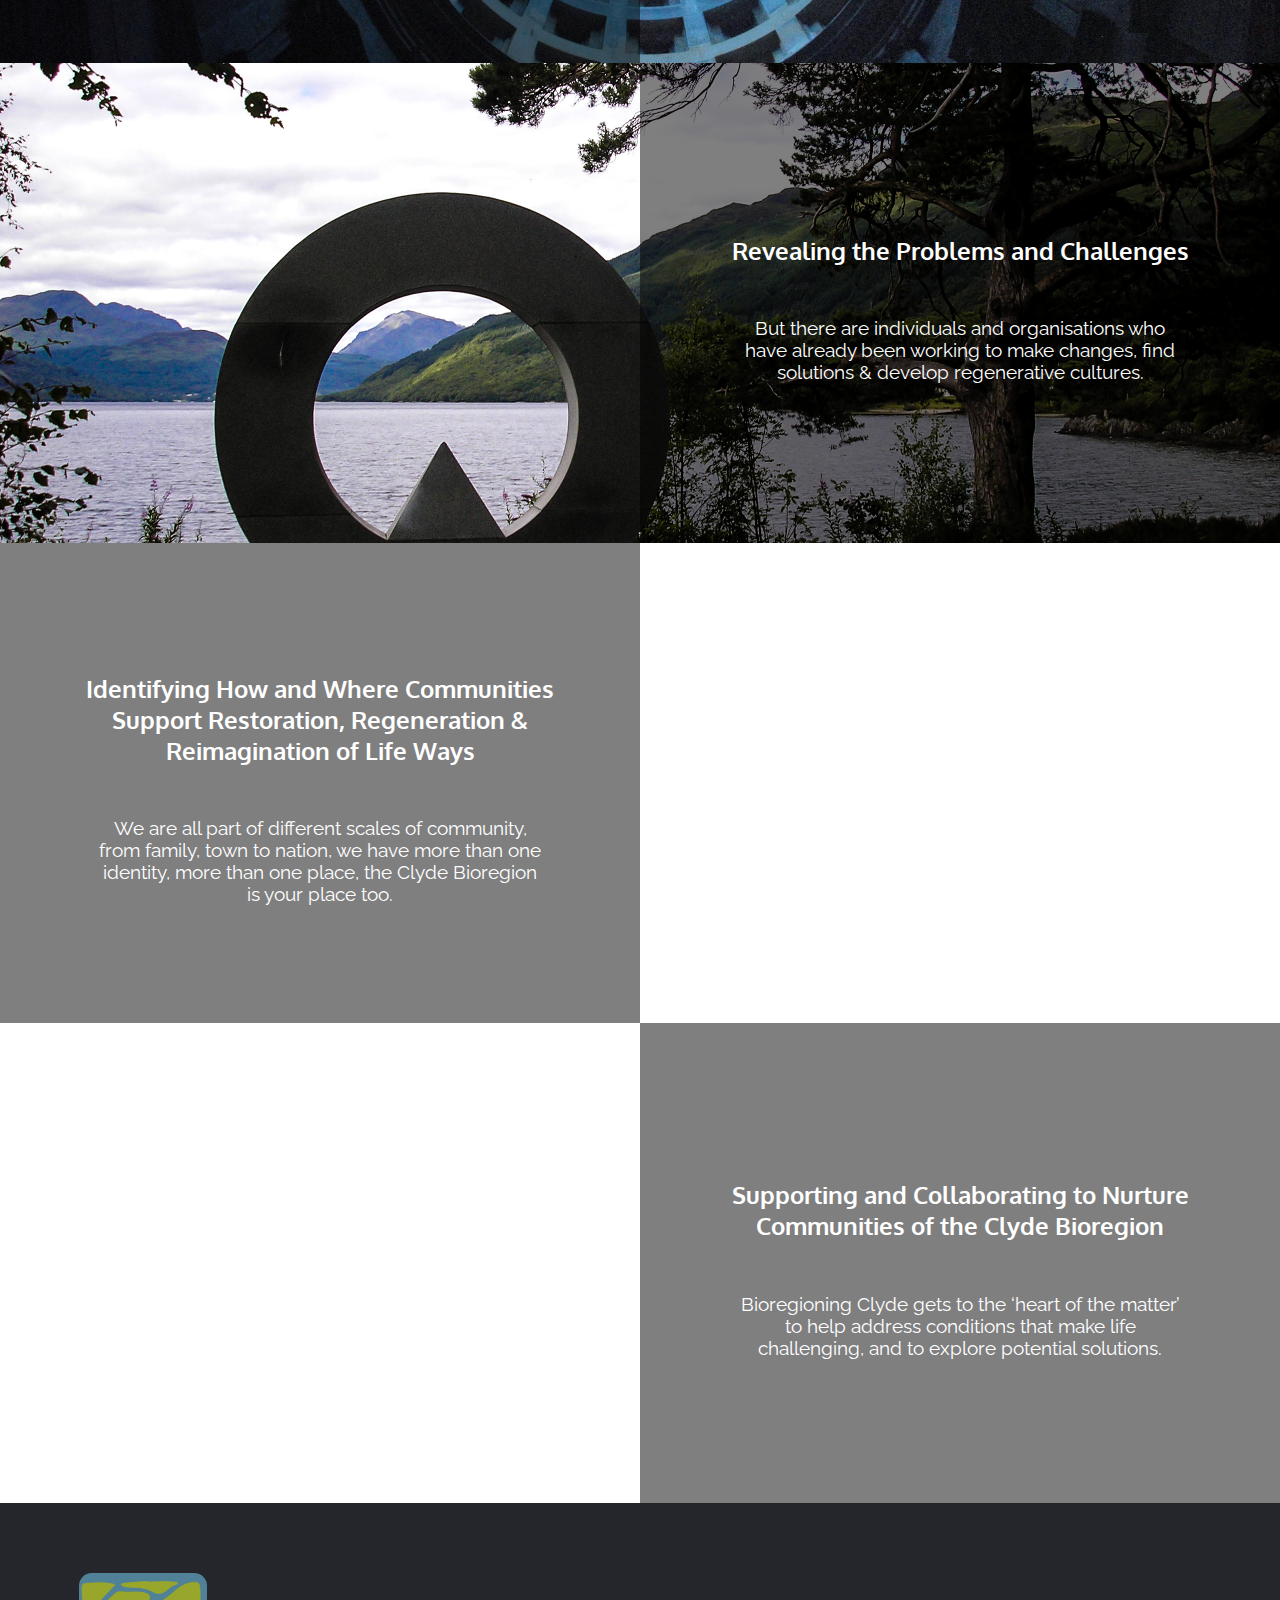
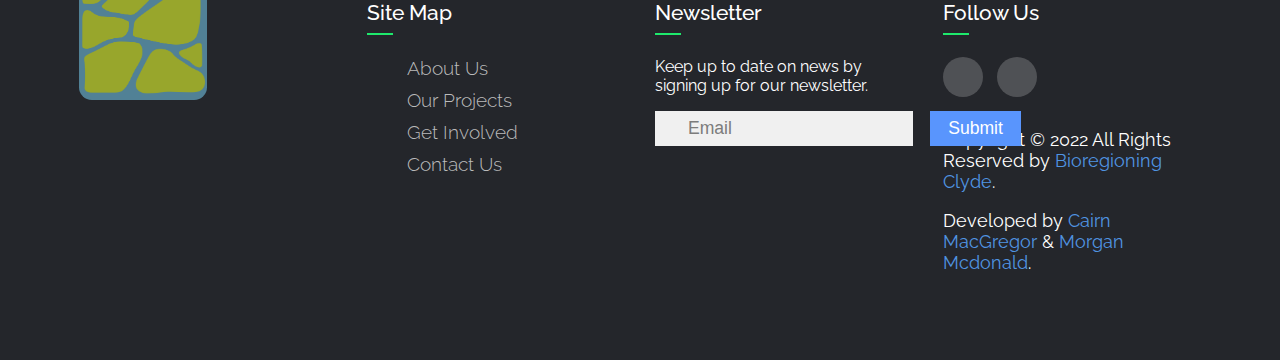
==== commit 0724e5c6: "Style changes and copyright" ====
--- a/index.html
+++ b/index.html
@@ -23,9 +23,10 @@
       <div class="logo">
         <a href="index.html">
           <img
-            src="/imgs/Clyde Bio Logo Full Colour.png"
+            src="/imgs/Biorrgioning Clyde Logo - No Text.png"
             alt="Bioregioning Clyde"
           />
+          <h2>Bioregioning Clyde</h2>
         </a>
       </div>
 
@@ -44,9 +45,9 @@
         <li class="nav-link">
           <a href="/projects.html">Projects</a>
         </li>
-        <li class="nav-link">
+        <!-- <li class="nav-link">
           <a href="/inspired.html">Get Inspired</a>
-        </li>
+        </li> -->
         <li class="nav-link">
           <a href="/involved.html">Get Involved</a>
         </li>
@@ -63,33 +64,34 @@
     <div class="carousel">
       <div class="title">
         <h1>
-          Bioregioning Clyde<br/>
-            <span>
-              Officially Most Gallus Bioregion On Planet Earth
-            </span>
+          Bioregioning Clyde<br />
+          <span>The Gallus Bioregion</span>
         </h1>
       </div>
-      <p>Scroll to learn more  <br>  
+      <p>
+        Scroll to learn more <br />
         <span>
-          <svg 
-            width="24" 
-            height="24" 
-            stroke="currentColor" 
-            fill="none" 
-            xmlns:xlink="http://www.w3.org/1999/xlink" 
-            xmlns="http://www.w3.org/2000/svg" 
-            viewBox="0 0 24 24" 
-            preserveAspectRatio="xMidYMid meet" 
-            data-attributes-set=",xmlns:xlink,xmlns,viewBox,preserveAspectRatio,xmlns:xlink,xmlns,viewBox,preserveAspectRatio">
-              <path 
-              xmlns="http://www.w3.org/2000/svg" 
-              stroke-linecap="round" stroke-linejoin="round" 
-              stroke-width="2" 
-              d="M19 14l-7 7m0 0l-7-7m7 7V3">
-            </path>
+          <svg
+            width="24"
+            height="24"
+            stroke="currentColor"
+            fill="none"
+            xmlns:xlink="http://www.w3.org/1999/xlink"
+            xmlns="http://www.w3.org/2000/svg"
+            viewBox="0 0 24 24"
+            preserveAspectRatio="xMidYMid meet"
+            data-attributes-set=",xmlns:xlink,xmlns,viewBox,preserveAspectRatio,xmlns:xlink,xmlns,viewBox,preserveAspectRatio"
+          >
+            <path
+              xmlns="http://www.w3.org/2000/svg"
+              stroke-linecap="round"
+              stroke-linejoin="round"
+              stroke-width="2"
+              d="M19 14l-7 7m0 0l-7-7m7 7V3"
+            ></path>
           </svg>
         </span>
-      </p>  
+      </p>
       <div class="glide">
         <div class="glide__track" data-glide-el="track">
           <ul class="glide__slides">
@@ -111,7 +113,6 @@
             <li class="glide__slide">
               <img src="/imgs/IMG_20180109_142842.jpg" alt="" />
             </li>
-            
           </ul>
         </div>
 
@@ -140,16 +141,9 @@
     <!-- QUOTE -->
     <div class="quote vignette">
       <h2>
-        Bioregioning is taking the time to understand why the world is the way
-        it is today 
-      &<br />
-        to care for all those who live in the places we live.
+        Bioregioning is understanding our place <br />
+        and caring for all those who live in it.
       </h2>
-
-      <h4>
-        With some of the most striking landscapes in Scotland, and its most
-        Gallus City, the Clyde Bioregion, is like nowhere else in the world.
-      </h4>
 
       <br />
       <br />
@@ -167,10 +161,7 @@
     <div class="main_info">
       <div class="container">
         <div class="container_first_half">
-          <h4>
-            Mapping & Understanding the Natural & Cultural Systems of the Clyde
-            Bioregion
-          </h4>
+          <h4>Mapping & Understanding the Natural & Cultural Systems</h4>
           <p>
             Comprising the greatest density of population in Scotland, there
             have been huge generational social and economic problems, and with
@@ -198,7 +189,7 @@
         <div class="container_first_half">
           <h4>
             Identifying How and Where Communities Support Restoration,
-            Regeneration & Reimagination of Life Ways in the Bioregion
+            Regeneration & Reimagination of Life Ways
           </h4>
           <p>
             We are all part of different scales of community, from family, town
@@ -214,13 +205,13 @@
 
         <div class="container_first_half">
           <h4>
-            Supporting and Collaborating to Care, Build, Nurture, Grow
-            Communities of the Clyde Bioregion
+            Supporting and Collaborating to Nurture Communities of the Clyde
+            Bioregion
           </h4>
           <p>
             Bioregioning Clyde gets to the ‘heart of the matter’ to help address
-            conditions that make life challenging to explore ways of thinking
-            and mobilising to facilitate solution.
+            conditions that make life challenging, and to explore potential
+            solutions.
           </p>
         </div>
       </div>
@@ -230,62 +221,66 @@
     <!-- Site footer -->
     <footer class="footer">
       <div class="footer-container">
-          <div class="row">
-              <div class="footer-col bio-col">
-                <a href="index.html">
-                  <img
-                    src="/imgs/Clyde Bio Logo Full White.png"
-                    alt="Bioregioning Clyde"
-                  />
-                </a>
-              </div>
-
-              <div class="footer-col">
-                <h4>Site Map</h4>
-                <ul>
-                  <li><a href="/about.html">about us</a></li>
-                  <li><a href="/projects.html">our projects</a></li>
-                  <li><a href="/inspired.html">get inspired</a></li>
-                  <li><a href="/involved.html">get involved</a></li>
-                  <li><a href="/contact.html">Contact Us</a></li>
-                  <li><a href="#">FAQ</a></li>
-                </ul>
-              </div>
-              <div class="footer-col">
-                <h4>Newsletter</h4>
-                <p>Keep up to date on news by signing up for our newsletter.</p>
-                <div class="input-field">
-                  <i class="fas fa-envelope"></i>
-                  <input
-                    type="email"
-                    placeholder="Email"
-                    autocomplete="off"
-                    required
-                  />
-                  <a href="#" class="nletterBtn"><input type="submit"></a>
-                </div>
-              </div>
-              
-              <div class="footer-col">
-                  <h4>follow us</h4>
-                  <div class="social-links">
-                      <a href="#"><i class="fab fa-facebook-f"></i></a>
-                      <a href="https://twitter.com/clydebioregion/"><i class="fab fa-twitter"></i></a>
-                      <a href="https://www.instagram.com/clydebioregion/"><i class="fab fa-instagram"></i></a>
-                  </div>
-                  <div class="notice">
-                      <p>Copyright &copy; 2020 All Rights Reserved by 
-                          <a href="#">Bioregioning Clyde</a>.
-                      </p>
-                      <p>Developed by 
-                          <a href="#">M2 Web Solutions</a>.
-                      </p>
-
-                  </div>
-              </div>
+        <div class="row">
+          <div class="footer-col bio-col">
+            <a href="index.html">
+              <img
+                src="/imgs/Biorrgioning Clyde Logo - No Text.png"
+                alt="Bioregioning Clyde"
+              />
+            </a>
           </div>
-      </div>
- </footer>
+
+          <div class="footer-col">
+            <h4>Site Map</h4>
+            <ul>
+              <li><a href="/about.html">about us</a></li>
+              <li><a href="/projects.html">our projects</a></li>
+              <!-- <li><a href="/inspired.html">get inspired</a></li> -->
+              <li><a href="/involved.html">get involved</a></li>
+              <li><a href="/contact.html">Contact Us</a></li>
+            </ul>
+          </div>
+          <div class="footer-col">
+            <h4>Newsletter</h4>
+            <p>Keep up to date on news by signing up for our newsletter.</p>
+            <div class="input-field">
+              <i class="fas fa-envelope"></i>
+              <input
+                type="email"
+                placeholder="Email"
+                autocomplete="off"
+                required
+              />
+              <a href="#" class="nletterBtn"><input type="submit" /></a>
+            </div>
+          </div>
+
+          <div class="footer-col">
+            <h4>follow us</h4>
+            <div class="social-links">
+              <a href="https://twitter.com/clydebioregion/"
+                ><i class="fab fa-twitter"></i
+              ></a>
+              <a href="https://www.instagram.com/clydebioregion/"
+                ><i class="fab fa-instagram"></i
+              ></a>
+            </div>
+            <div class="notice">
+              <p>
+                Copyright &copy; 2022 All Rights Reserved by
+                <a href="#">Bioregioning Clyde</a>.
+              </p>
+              <p>
+                Developed by
+                <a href="https://www.cairnmacgregor.com/">Cairn MacGregor</a> &
+                <a href="https://www.morganmcdonald.co.uk/">Morgan Mcdonald</a>.
+              </p>
+            </div>
+          </div>
+        </div>
+      </div>
+    </footer>
 
     <!-- SCRIPTS -->
 
--- a/css/style.css
+++ b/css/style.css
@@ -138,10 +138,22 @@
   color: inherit;
   text-transform: uppercase;
 }
+/* .main-header .logo {
+  display: flex;
+  flex-direction: row;
+} */
+.main-header .logo a {
+  display: flex;
+  flex-direction: row;
+}
 
 .main-header .logo img {
-  max-width: 18rem;
-  margin-top: 0.4rem;
+  max-width: 3rem;
+  margin: auto;
+  border-radius: 10%;
+}
+.main-header .logo h2 {
+  margin-left: 1rem;
 }
 
 .main-header .menu-icon {
@@ -214,8 +226,9 @@
   }
 
   .main-header .logo img {
-    max-width: 15rem;
-    margin-top: 0.4rem;
+    max-width: 3rem;
+    /* margin-top: 0.4rem; */
+    border-radius: 10%;
   }
 }
 
@@ -557,8 +570,8 @@
     padding: 25rem 1rem 10rem;
   }
   .main-header .logo img {
-    max-width: 50vw;
-    margin-top: 0.4rem;
+    max-width: 6vw;
+    /* margin-top: 0.4rem; */
   }
 
   .quote h2 {
@@ -567,6 +580,11 @@
 
   .quote h4 {
     font-size: 1.2rem;
+  }
+}
+@media (max-width: 600px) {
+  .main-header .logo img {
+    max-width: 10vw;
   }
 }
 @media (max-width: 480px) {
@@ -666,8 +684,8 @@
 
 @media screen and (max-width: 1024px) and (min-screen: 768px) {
   .main-header .logo img {
-    max-width: 50vw;
-    margin-top: 0.4rem;
+    max-width: 10vw;
+    /* margin-top: 0.4rem; */
   }
 }
 
@@ -726,8 +744,8 @@
 }
 
 .footer-col img {
-  padding-top: 1.5rem;
-  max-width: 15vw;
+  max-width: 10vw;
+  border-radius: 10%;
 }
 
 .footer-col .bio {
@@ -808,7 +826,7 @@
   }
 
   .footer-col img {
-    padding-bottom: 1.5rem;
+    /* padding-bottom: 1.5rem; */
     margin-top: -1.5rem;
     margin-left: -3rem;
     max-width: 75vw;
@@ -839,9 +857,6 @@
   padding-right: 5%;
 }
 
-.footer-col .input-field input {
-}
-
 .footer-col .input-field input::placeholder {
   color: #7c7c7c;
 }
@@ -861,6 +876,25 @@
   justify-content: center;
   text-align: center;
   line-height: 35px;
+}
+
+@media (max-width: 480px) {
+  .footer-col .input-field {
+    display: block;
+    height: 3rem;
+    padding: 0;
+  }
+
+  .footer-col .input-field a {
+    display: block;
+  }
+}
+@media (max-width: 359px) {
+  .footer-col .input-field {
+    display: block;
+    height: 6rem;
+    padding: 0;
+  }
 }
 
 .footer-col .input-field input[type="submit"] {
@@ -897,6 +931,7 @@
   font-weight: 600;
   font-size: 1.1rem;
   color: #333;
+  /* width: 75%; */
 }
 
 .input-field input::placeholder {
